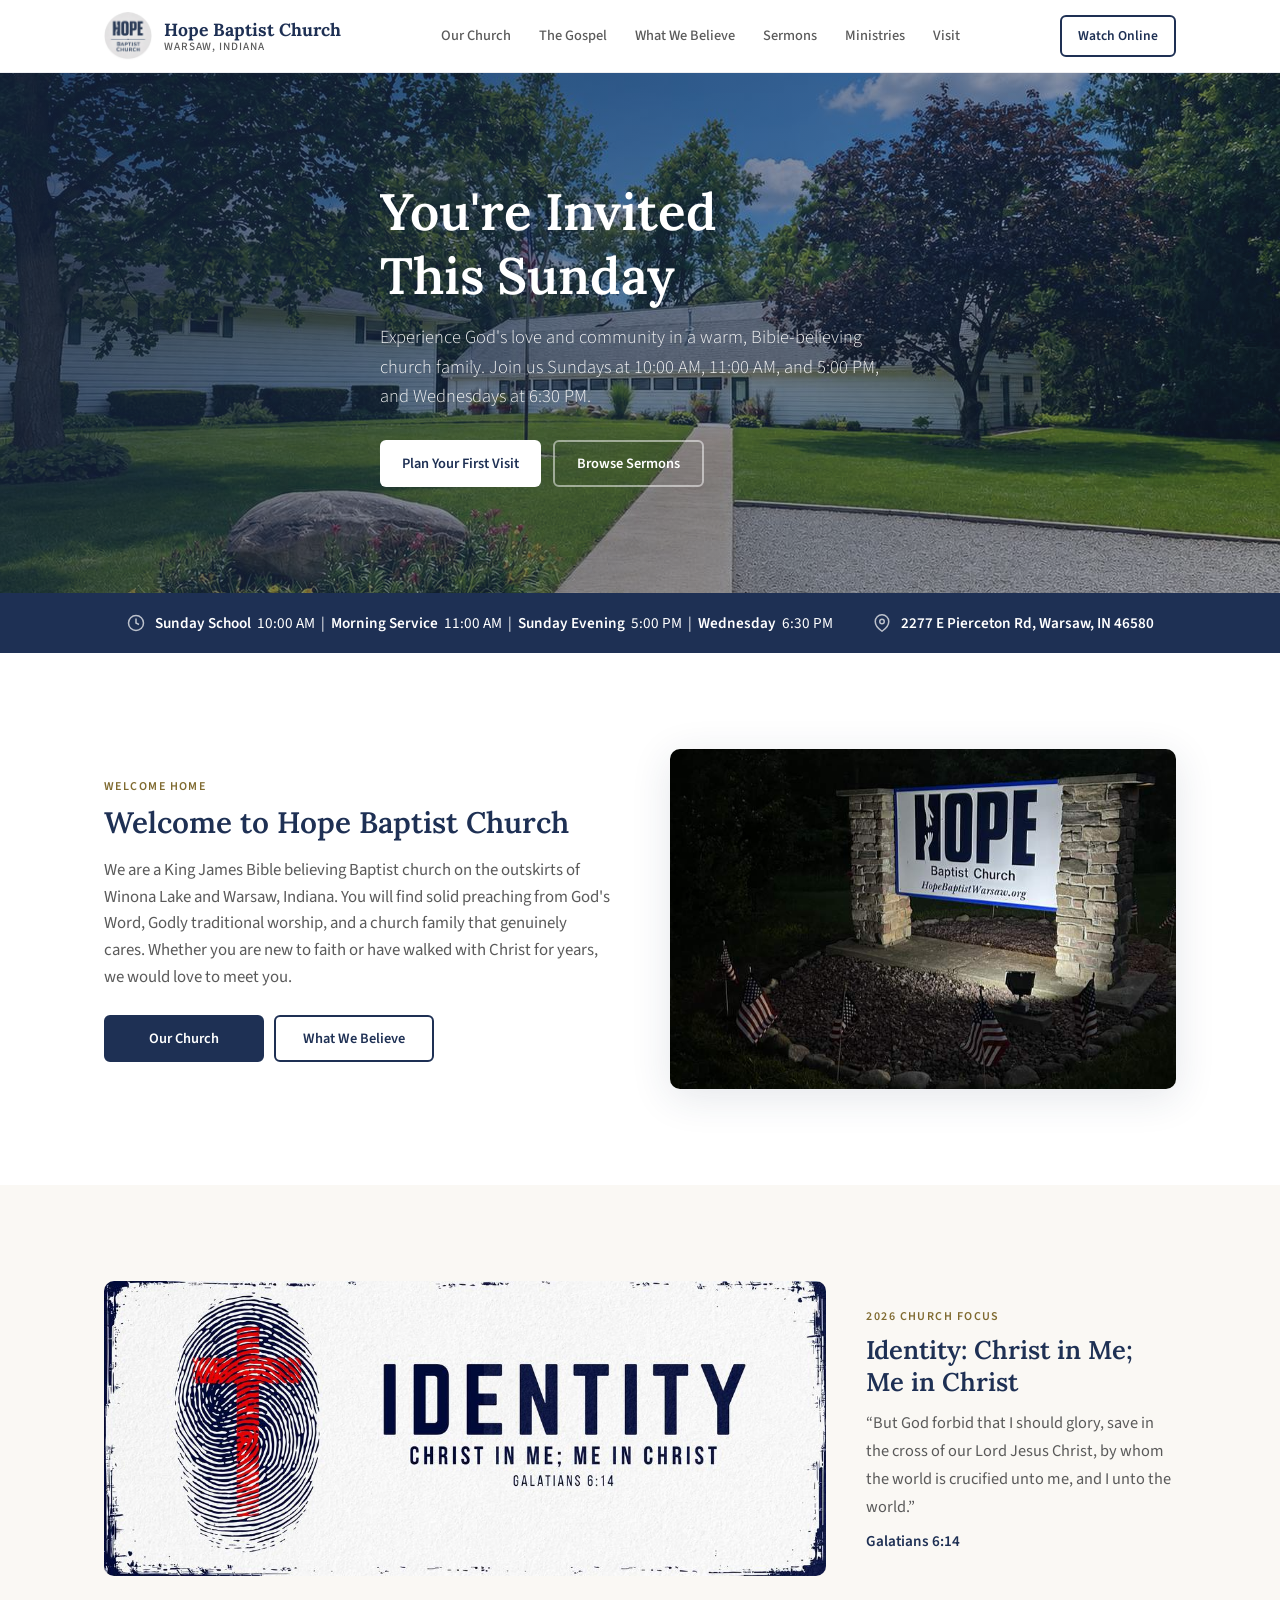
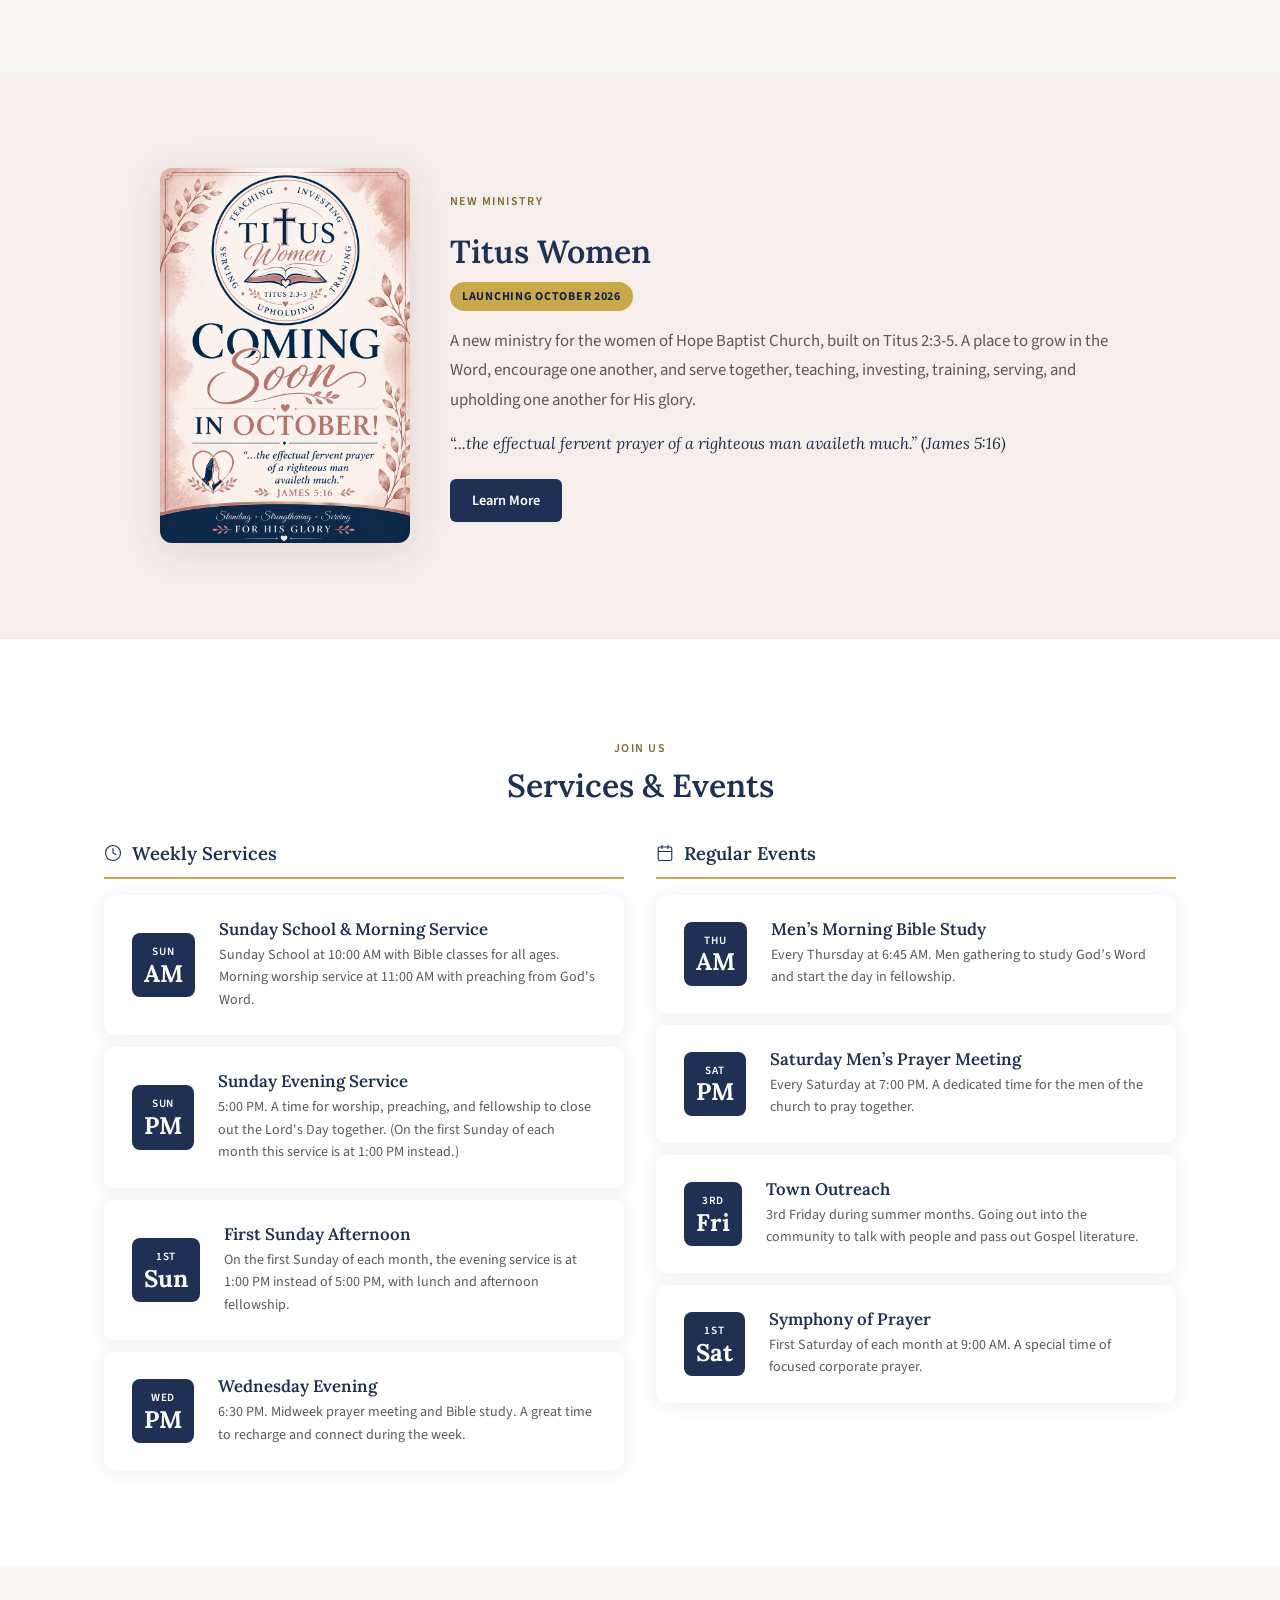
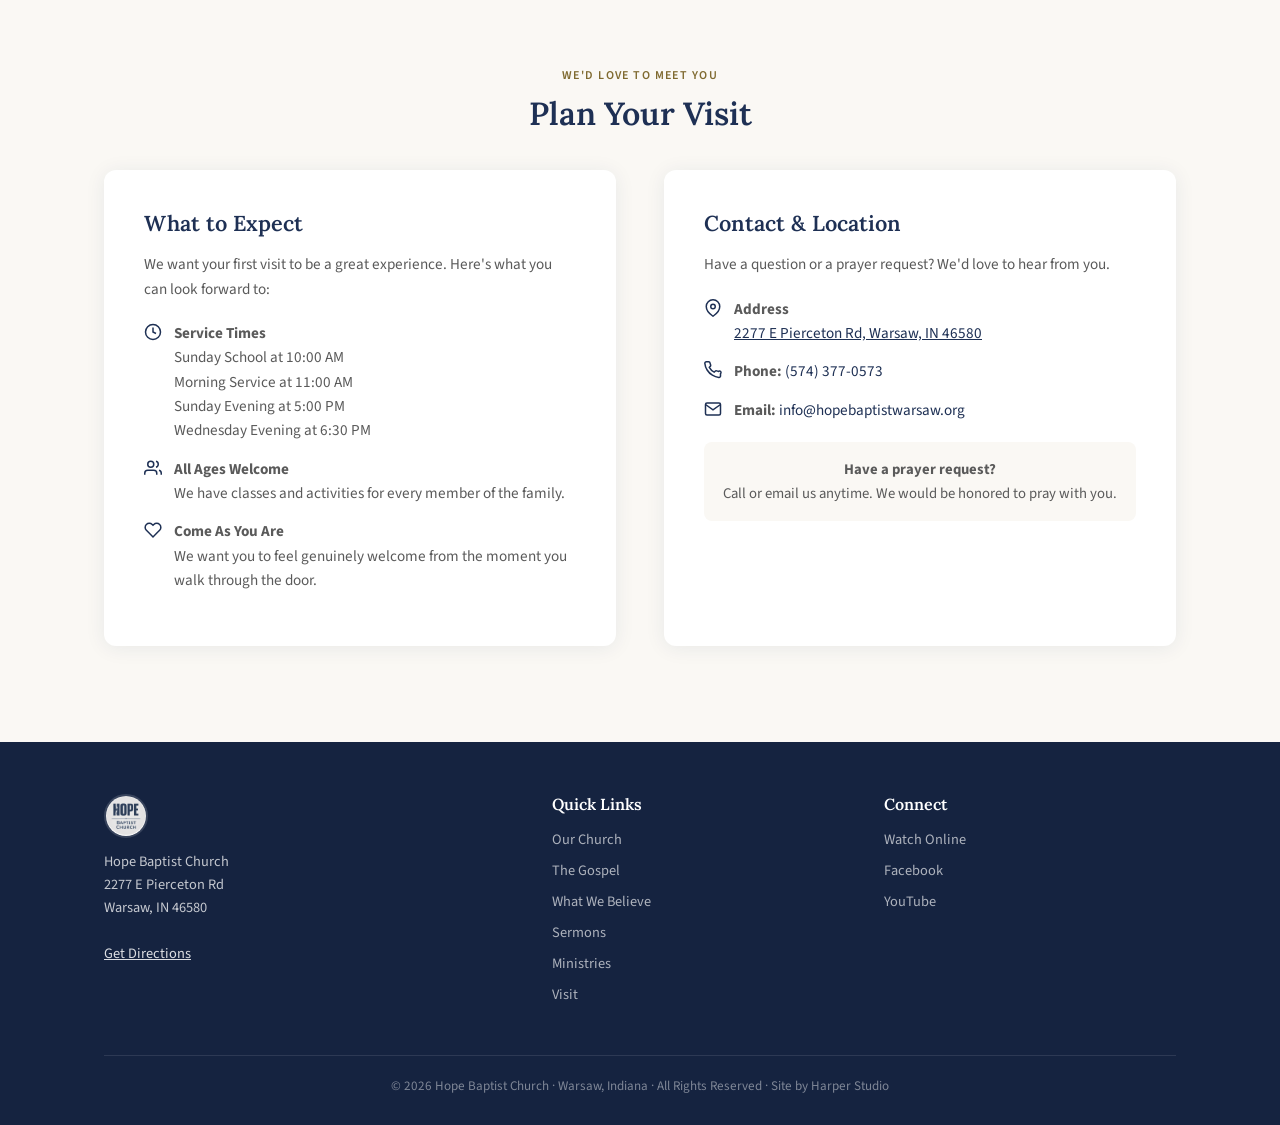
==== index.html @ 23d98a8b "Point Watch Live at the on-site player and fix the Live Now heading The Live Now heading was set to " ====
<!DOCTYPE html>
<html lang="en">
<head>
<meta charset="UTF-8">
<meta name="viewport" content="width=device-width, initial-scale=1.0">
<meta name="color-scheme" content="light">
<meta name="supported-color-schemes" content="light">
<link rel="icon" href="favicon.ico?v=1" sizes="any">
<link rel="icon" type="image/png" href="img/favicon-32.png?v=1">
<link rel="apple-touch-icon" href="apple-touch-icon.png?v=1">
<title>Hope Baptist Church | Warsaw, Indiana</title>
<meta name="description" content="A King James Bible believing Baptist church near Winona Lake and Warsaw, Indiana. Sunday 10 AM, 11 AM, and 5 PM. Wednesday 6:30 PM.">
<link rel="canonical" href="https://hopebaptistwarsaw.org/">
<meta name="geo.region" content="US-IN">
<meta name="geo.placename" content="Warsaw, Indiana">
<meta property="og:type" content="website">
<meta property="og:title" content="Hope Baptist Church | Warsaw, Indiana">
<meta property="og:description" content="A King James Bible believing Baptist church near Winona Lake and Warsaw, Indiana. Sunday 10 AM, 11 AM, and 5 PM. Wednesday 6:30 PM.">
<meta property="og:url" content="https://hopebaptistwarsaw.org/">
<meta property="og:image" content="https://hopebaptistwarsaw.org/img/church-building.jpg">
<meta property="og:site_name" content="Hope Baptist Church">
<meta name="twitter:card" content="summary_large_image">
<link rel="preconnect" href="https://fonts.googleapis.com">
<link href="https://fonts.googleapis.com/css2?family=Lora:ital,wght@0,400;0,600;0,700;1,400&family=Source+Sans+3:wght@300;400;500;600;700&display=swap" rel="stylesheet">
<link rel="stylesheet" href="style.css?v=16">
<script type="application/ld+json">
{
  "@context": "https://schema.org",
  "@type": "Church",
  "name": "Hope Baptist Church",
  "description": "A King James Bible believing Baptist church on the outskirts of Winona Lake and Warsaw, Indiana.",
  "url": "https://hopebaptistwarsaw.org/",
  "logo": "https://hopebaptistwarsaw.org/img/logo.jpg",
  "image": "https://hopebaptistwarsaw.org/img/church-building.jpg",
  "telephone": "+1-574-377-0573",
  "email": "info@hopebaptistwarsaw.org",
  "address": {
    "@type": "PostalAddress",
    "streetAddress": "2277 E Pierceton Rd",
    "addressLocality": "Warsaw",
    "addressRegion": "IN",
    "postalCode": "46580",
    "addressCountry": "US"
  },
  "areaServed": "Warsaw and Winona Lake, Indiana",
  "sameAs": [
    "https://www.facebook.com/profile.php?id=61586909768207",
    "https://www.youtube.com/@hopebaptistchurchwarsaw"
  ]
}
</script>
<!-- Google tag (gtag.js) -->
<script async src="https://www.googletagmanager.com/gtag/js?id=G-4V3LJ5EJ5T"></script>
<script>
  window.dataLayer = window.dataLayer || [];
  function gtag(){dataLayer.push(arguments);}
  gtag('js', new Date());
  gtag('config', 'G-4V3LJ5EJ5T');
</script>
</head>
<body>
<a class="skip-link" href="#main">Skip to content</a>
<!-- ═══ HEADER ═══ -->
<header class="site-header" id="siteHeader">
  <div class="header-inner">
    <a href="index.html" class="header-logo">
      <img src="img/logo.jpg" width="400" height="400" alt="Hope Baptist Church Logo">
      <div class="header-logo-text">Hope Baptist Church<span>Warsaw, Indiana</span></div>
    </a>
    <nav class="main-nav">
      <a href="our-church.html">Our Church</a>
      <a href="gospel.html">The Gospel</a>
      <a href="beliefs.html">What We Believe</a>
      <a href="sermons.html">Sermons</a>
      <a href="ministries.html">Ministries</a>
      <a href="#visit">Visit</a>
    </nav>
    <div class="header-ctas">
      <a href="#" class="btn btn-outline btn-sm watch-online">Watch Online</a>
    </div>
    <button class="mobile-toggle" onclick="openMobileNav()" aria-label="Open menu">
      <svg fill="none" stroke="currentColor" stroke-width="2" viewBox="0 0 24 24"><path d="M4 6h16M4 12h16M4 18h16"/></svg>
    </button>
  </div>
</header>

<main id="main">
<!-- mobile nav -->
<div class="mobile-nav" id="mobileNav">
  <button class="mobile-nav-close" onclick="closeMobileNav()" aria-label="Close menu">
    <svg fill="none" stroke="currentColor" stroke-width="2" viewBox="0 0 24 24"><path d="M6 6l12 12M6 18L18 6"/></svg>
  </button>
  <a href="our-church.html">Our Church</a>
  <a href="gospel.html">The Gospel</a>
  <a href="beliefs.html">What We Believe</a>
  <a href="sermons.html">Sermons</a>
  <a href="ministries.html">Ministries</a>
  <a href="#visit">Visit</a>
  <div class="mobile-nav-ctas">
    <a href="#" class="mobile-watch-btn watch-online">Watch Online</a>
  </div>
</div>

<!-- ═══ HERO ═══ -->
<section class="hero">
 <div class="hero-bg"></div>
 <div class="hero-content">
 <h1>You're Invited<br>This Sunday</h1>
 <p>Experience God's love and community in a warm, Bible-believing church family. Join us Sundays at 10:00 AM, 11:00 AM, and 5:00 PM, and Wednesdays at 6:30 PM.</p>
 <div class="hero-buttons">
 <a href="#visit" class="btn btn-white">Plan Your First Visit</a>
 <a href="sermons.html" data-offline-href="sermons.html" class="btn btn-outline watch-online" style="color:#fff;border-color:rgba(255,255,255,0.5);">Browse Sermons</a>
 </div>
 </div>
</section>

<!-- ═══ SERVICE STRIP ═══ -->
<div class="service-strip">
 <div class="service-strip-inner container">
 <div class="service-strip-item">
 <svg fill="none" stroke="currentColor" stroke-width="2" viewBox="0 0 24 24"><circle cx="12" cy="12" r="10"/><path d="M12 6v6l4 2"/></svg>
 <span><strong>Sunday School</strong>&nbsp; 10:00 AM &nbsp;|&nbsp; <strong>Morning Service</strong>&nbsp; 11:00 AM &nbsp;|&nbsp; <strong>Sunday Evening</strong>&nbsp; 5:00 PM &nbsp;|&nbsp; <strong>Wednesday</strong>&nbsp; 6:30 PM</span>
 </div>
 <div class="service-strip-item">
 <svg fill="none" stroke="currentColor" stroke-width="2" viewBox="0 0 24 24"><path d="M21 10c0 7-9 13-9 13s-9-6-9-13a9 9 0 1118 0z"/><circle cx="12" cy="10" r="3"/></svg>
 <a href="https://maps.app.goo.gl/dWw3AADZCu6NSRm28" target="_blank" style="color:inherit;text-decoration:none;"><strong>2277 E Pierceton Rd, Warsaw, IN 46580</strong></a>
 </div>
 </div>
</div>

<!-- ═══ WELCOME / MISSION ═══ -->
<section class="section" id="about">
 <div class="container">
 <div class="welcome-grid fade-up">
 <div class="welcome-text">
 <span class="section-label">Welcome Home</span>
 <h2>Welcome to Hope Baptist Church</h2>
 <p>We are a King James Bible believing Baptist church on the outskirts of Winona Lake and Warsaw, Indiana. You will find solid preaching from God's Word, Godly traditional worship, and a church family that genuinely cares. Whether you are new to faith or have walked with Christ for years, we would love to meet you.</p>
 <div style="display:flex;gap:10px;margin-top:8px;flex-wrap:wrap;">
          <a href="our-church.html" class="btn btn-primary" style="min-width:160px;border:2px solid var(--navy);">Our Church</a>
          <a href="beliefs.html" class="btn btn-outline" style="min-width:160px;">What We Believe</a>
        </div>
 </div>
 <div class="welcome-image">
 <img src="img/church-sign.jpg" width="700" height="664" alt="Hope Baptist Church sign along the road">
 </div>
 </div>
 </div>
</section>



<!-- ═══ 2026 FOCUS ═══ -->
<section class="section section-alt">
  <div class="container">
    <div class="identity-grid fade-up">
      <div class="identity-image">
        <img src="img/identity-banner.jpg" width="1100" height="448" alt="Identity: Christ in Me, Me in Christ. Galatians 6:14. 2026 Church Focus">
      </div>
      <div class="identity-text">
        <span class="section-label">2026 Church Focus</span>
        <h2 style="font-size:1.6rem; color:var(--navy); margin-bottom:12px;">Identity: Christ in Me; Me in Christ</h2>
        <p style="color:var(--text-light); font-size:1.02rem; line-height:1.7;">&ldquo;But God forbid that I should glory, save in the cross of our Lord Jesus Christ, by whom the world is crucified unto me, and I unto the world.&rdquo;</p>
        <p style="color:var(--navy); font-weight:600; font-size:0.95rem; margin-top:8px;">Galatians 6:14</p>
      </div>
    </div>
  </div>
</section>

<!-- ═══ NEW MINISTRY: TITUS WOMEN ═══ -->
<section class="section titus-section">
  <div class="container">
    <div class="titus-highlight fade-up">
      <div class="titus-highlight-img">
        <a href="ministries-women.html"><img src="img/titus-women.jpg" width="800" height="1200" alt="Titus Women ministry, launching October 2026"></a>
      </div>
      <div class="titus-highlight-text">
        <span class="section-label">New Ministry</span>
        <h2>Titus Women</h2>
        <span class="min-launch">Launching October 2026</span>
        <p class="lead" style="margin-top:16px;">A new ministry for the women of Hope Baptist Church, built on Titus 2:3-5. A place to grow in the Word, encourage one another, and serve together, teaching, investing, training, serving, and upholding one another for His glory.</p>
        <p class="titus-highlight-verse">&ldquo;...the effectual fervent prayer of a righteous man availeth much.&rdquo; (James 5:16)</p>
        <a href="ministries-women.html" class="btn btn-primary">Learn More</a>
      </div>
    </div>
  </div>
</section>

<!-- ═══ EVENTS ═══ -->
<section class="section" id="events">
 <div class="container">
 <div class="section-header fade-up">
 <span class="section-label">Join Us</span>
 <h2>Services &amp; Events</h2>
 </div>
 <div class="events-two-col fade-up">

 <div class="events-col">
 <h3 class="events-col-title">
 <svg width="18" height="18" viewBox="0 0 24 24" fill="none" stroke="var(--navy)" stroke-width="1.5" stroke-linecap="round" stroke-linejoin="round" style="flex-shrink:0;"><circle cx="12" cy="12" r="10"/><path d="M12 6v6l4 2"/></svg>
 Weekly Services
 </h3>
 <div class="event-item">
 <div class="event-date">
 <div class="event-date-month">Sun</div>
 <div class="event-date-day">AM</div>
 </div>
 <div class="event-info">
 <h4>Sunday School &amp; Morning Service</h4>
 <p>Sunday School at 10:00 AM with Bible classes for all ages. Morning worship service at 11:00 AM with preaching from God's Word.</p>
 </div>
 </div>
 <div class="event-item">
 <div class="event-date">
 <div class="event-date-month">Sun</div>
 <div class="event-date-day">PM</div>
 </div>
 <div class="event-info">
 <h4>Sunday Evening Service</h4>
 <p>5:00 PM. A time for worship, preaching, and fellowship to close out the Lord's Day together. (On the first Sunday of each month this service is at 1:00 PM instead.)</p>
 </div>
 </div>
 <div class="event-item">
 <div class="event-date">
 <div class="event-date-month">1st</div>
 <div class="event-date-day">Sun</div>
 </div>
 <div class="event-info">
 <h4>First Sunday Afternoon</h4>
 <p>On the first Sunday of each month, the evening service is at 1:00 PM instead of 5:00 PM, with lunch and afternoon fellowship.</p>
 </div>
 </div>
 <div class="event-item">
 <div class="event-date">
 <div class="event-date-month">Wed</div>
 <div class="event-date-day">PM</div>
 </div>
 <div class="event-info">
 <h4>Wednesday Evening</h4>
 <p>6:30 PM. Midweek prayer meeting and Bible study. A great time to recharge and connect during the week.</p>
 </div>
 </div>
 </div>

 <div class="events-col">
 <h3 class="events-col-title">
 <svg width="18" height="18" viewBox="0 0 24 24" fill="none" stroke="var(--navy)" stroke-width="1.5" stroke-linecap="round" stroke-linejoin="round" style="flex-shrink:0;"><rect x="3" y="4" width="18" height="18" rx="2"/><line x1="16" y1="2" x2="16" y2="6"/><line x1="8" y1="2" x2="8" y2="6"/><line x1="3" y1="10" x2="21" y2="10"/></svg>
 Regular Events
 </h3>
 <div class="event-item">
 <div class="event-date">
 <div class="event-date-month">Thu</div>
 <div class="event-date-day">AM</div>
 </div>
 <div class="event-info">
 <h4>Men&rsquo;s Morning Bible Study</h4>
 <p>Every Thursday at 6:45 AM. Men gathering to study God&rsquo;s Word and start the day in fellowship.</p>
 </div>
 </div>
 <div class="event-item">
 <div class="event-date">
 <div class="event-date-month">Sat</div>
 <div class="event-date-day">PM</div>
 </div>
 <div class="event-info">
 <h4>Saturday Men&rsquo;s Prayer Meeting</h4>
 <p>Every Saturday at 7:00 PM. A dedicated time for the men of the church to pray together.</p>
 </div>
 </div>
 <div class="event-item">
 <div class="event-date">
 <div class="event-date-month">3rd</div>
 <div class="event-date-day">Fri</div>
 </div>
 <div class="event-info">
 <h4>Town Outreach</h4>
 <p>3rd Friday during summer months. Going out into the community to talk with people and pass out Gospel literature.</p>
 </div>
 </div>
 <div class="event-item">
 <div class="event-date">
 <div class="event-date-month">1st</div>
 <div class="event-date-day">Sat</div>
 </div>
 <div class="event-info">
 <h4>Symphony of Prayer</h4>
 <p>First Saturday of each month at 9:00 AM. A special time of focused corporate prayer.</p>
 </div>
 </div>
 </div>

 </div>
 </div>
</section>

<!-- ═══ PLAN YOUR VISIT / CONTACT ═══ -->
<section class="section section-alt" id="visit">
 <div class="container">
 <div class="section-header fade-up">
 <span class="section-label">We'd Love to Meet You</span>
 <h2>Plan Your Visit</h2>
 </div>
 <div class="visit-grid fade-up" id="contact">
 <div class="visit-box">
 <h3>What to Expect</h3>
 <p>We want your first visit to be a great experience. Here's what you can look forward to:</p>
 <div class="visit-detail">
 <svg fill="none" stroke="currentColor" stroke-width="2" viewBox="0 0 24 24"><circle cx="12" cy="12" r="10"/><path d="M12 6v6l4 2"/></svg>
 <div>
 <strong>Service Times</strong><br>
 Sunday School at 10:00 AM<br>
 Morning Service at 11:00 AM<br>
 Sunday Evening at 5:00 PM<br>
 Wednesday Evening at 6:30 PM
 </div>
 </div>
 <div class="visit-detail">
 <svg fill="none" stroke="currentColor" stroke-width="2" viewBox="0 0 24 24"><path d="M17 21v-2a4 4 0 00-4-4H5a4 4 0 00-4 4v2"/><circle cx="9" cy="7" r="4"/><path d="M23 21v-2a4 4 0 00-3-3.87M16 3.13a4 4 0 010 7.75"/></svg>
 <div>
 <strong>All Ages Welcome</strong><br>
 We have classes and activities for every member of the family.
 </div>
 </div>
 <div class="visit-detail">
 <svg fill="none" stroke="currentColor" stroke-width="2" viewBox="0 0 24 24"><path d="M20.84 4.61a5.5 5.5 0 00-7.78 0L12 5.67l-1.06-1.06a5.5 5.5 0 00-7.78 7.78l1.06 1.06L12 21.23l7.78-7.78 1.06-1.06a5.5 5.5 0 000-7.78z"/></svg>
 <div>
 <strong>Come As You Are</strong><br>
 We want you to feel genuinely welcome from the moment you walk through the door.
 </div>
 </div>
 </div>

 <div class="visit-box">
 <h3>Contact &amp; Location</h3>
 <p>Have a question or a prayer request? We'd love to hear from you.</p>
 <div class="visit-detail">
 <svg fill="none" stroke="currentColor" stroke-width="2" viewBox="0 0 24 24"><path d="M21 10c0 7-9 13-9 13s-9-6-9-13a9 9 0 1118 0z"/><circle cx="12" cy="10" r="3"/></svg>
 <div>
 <strong>Address</strong><br>
 <a href="https://maps.app.goo.gl/dWw3AADZCu6NSRm28" target="_blank" style="color:var(--navy);text-decoration:underline;">2277 E Pierceton Rd, Warsaw, IN 46580</a>
 </div>
 </div>
 <div class="visit-detail">
 <svg fill="none" stroke="currentColor" stroke-width="2" viewBox="0 0 24 24"><path d="M22 16.92v3a2 2 0 01-2.18 2 19.86 19.86 0 01-8.63-3.07A19.5 19.5 0 014.18 12 19.86 19.86 0 011.11 3.18 2 2 0 013.11 1h3a2 2 0 012 1.72c.13.81.36 1.6.68 2.34a2 2 0 01-.45 2.11L7.09 8.43a16 16 0 006.48 6.48l1.27-1.27a2 2 0 012.11-.45c.74.32 1.53.55 2.34.68A2 2 0 0122 16.92z"/></svg>
 <span><strong>Phone:</strong> <a href="tel:5743770573" style="color:var(--navy);">(574) 377-0573</a></span>
 </div>
 <div class="visit-detail">
 <svg fill="none" stroke="currentColor" stroke-width="2" viewBox="0 0 24 24"><path d="M4 4h16c1.1 0 2 .9 2 2v12c0 1.1-.9 2-2 2H4c-1.1 0-2-.9-2-2V6c0-1.1.9-2 2-2z"/><path d="M22 6l-10 7L2 6"/></svg>
 <span><strong>Email:</strong> <a href="mailto:info@hopebaptistwarsaw.org" style="color:var(--navy);">info@hopebaptistwarsaw.org</a></span>
 </div>
 <p style="margin-top: 20px; font-size: 0.92rem; padding: 16px; background: var(--cream); border-radius: 8px; text-align: center;">
 <strong>Have a prayer request?</strong><br>
 Call or email us anytime. We would be honored to pray with you.
 </p>
 </div>
 </div>
 </div>
</section>

<!-- ═══ FOOTER ═══ -->
</main>

<footer class="site-footer">
  <div class="container">
    <div class="footer-grid">
      <div class="footer-brand">
        <img src="img/logo.jpg" width="400" height="400" alt="Hope Baptist Church" style="border: 2px solid rgba(255,255,255,0.15);">
        <p>Hope Baptist Church<br>2277 E Pierceton Rd<br>Warsaw, IN 46580<br><br><a href="https://maps.app.goo.gl/dWw3AADZCu6NSRm28" target="_blank" style="color:rgba(255,255,255,0.85);text-decoration:underline;">Get Directions</a></p>
      </div>
      <div class="footer-col">
        <h3>Quick Links</h3>
        <a href="our-church.html">Our Church</a>
        <a href="gospel.html">The Gospel</a>
        <a href="beliefs.html">What We Believe</a>
        <a href="sermons.html">Sermons</a>
        <a href="ministries.html">Ministries</a>
        <a href="#visit">Visit</a>
      </div>
      <div class="footer-col">
        <h4>Connect</h4>
        <a href="#" class="watch-online">Watch Online</a>
        <a href="https://www.facebook.com/profile.php?id=61586909768207" target="_blank">Facebook</a>
        <a href="https://www.youtube.com/@hopebaptistchurchwarsaw" target="_blank" rel="noopener">YouTube</a>
      </div>
    </div>
    <div class="footer-bottom">
      &copy; 2026 Hope Baptist Church &middot; Warsaw, Indiana &middot; All Rights Reserved &middot; Site by <a href="https://harperstudio.co/" target="_blank" rel="noopener">Harper Studio</a>
    </div>
  </div>
</footer>

<!-- ═══ COMING SOON MODAL ═══ -->
<div id="comingSoonModal" style="
 display:none; position:fixed; inset:0; z-index:999;
 background:rgba(21,35,64,0.6); backdrop-filter:blur(4px);
 align-items:center; justify-content:center;
 padding:24px;
" onclick="if(event.target===this)this.style.display='none'">
 <div style="
 background:#faf8f4; border-radius:14px; padding:48px 40px;
 max-width:440px; width:100%; text-align:center;
 box-shadow:0 12px 48px rgba(21,35,64,0.25);
 position:relative;
 ">
 <button onclick="document.getElementById('comingSoonModal').style.display='none'" style="
 position:absolute; top:14px; right:14px;
 background:none; border:none; cursor:pointer;
 color:#5a5a5a; font-size:1.4rem; line-height:1;
 ">&times;</button>
 <img src="img/logo.jpg" width="400" height="400" alt="Hope Baptist Church" style="
 height:64px; width:64px; border-radius:50%;
 margin:0 auto 20px; display:block;
 ">
 <h2 style="
 font-family:'Lora',serif; font-size:1.6rem;
 color:#1e3054; margin-bottom:8px;
 ">Coming Soon</h2>
 <p style="
 color:#5a5a5a; font-size:1rem; line-height:1.6;
 margin-bottom:20px; max-width:340px; margin-left:auto; margin-right:auto;
 ">We're working on this. In the meantime, feel free to reach out. We'd love to hear from you.</p>
 <div style="font-size:0.95rem; color:#5a5a5a; margin-bottom:24px; line-height:1.8;">
 <strong>Phone:</strong> <a href="tel:5743770573" style="color:#1e3054;font-weight:600;">(574) 377-0573</a><br>
 <strong>Email:</strong> <a href="mailto:info@hopebaptistwarsaw.org" style="color:#1e3054;font-weight:600;">info@hopebaptistwarsaw.org</a>
 </div>
 <button onclick="document.getElementById('comingSoonModal').style.display='none'" style="
 display:inline-flex; align-items:center; justify-content:center;
 padding:12px 32px; border-radius:6px;
 background:#1e3054; color:#fff; border:none;
 font-family:'Source Sans 3',sans-serif; font-weight:600; font-size:0.95rem;
 cursor:pointer; transition:background 0.25s;
 " onmouseover="this.style.background='#2a4270'" onmouseout="this.style.background='#1e3054'">Got It</button>
 </div>
</div>

<script src="main.js?v=9"></script>
</body>
</html>
---- style.css ----
:root {
  color-scheme: light only !important;
}
html, body {
  background-color: #ffffff !important;
  color: #2d2d2d !important;
}
@media (prefers-color-scheme: dark) {
  html, body {
    background-color: #ffffff !important;
    color: #2d2d2d !important;
  }
  .section { background-color: #ffffff !important; }
  .section-alt { background-color: #faf8f4 !important; }
  .belief-section, .gospel-section, .visit-box, .event-item, .form-card {
    background-color: #ffffff !important;
  }
  /* Form controls invert hardest of all on iOS. Pin them explicitly. */
  .form-group input, .form-group textarea, .form-group select {
    background-color: #ffffff !important;
    color: #2d2d2d !important;
    border-color: #d4d4d4 !important;
  }
  .check-item input { accent-color: #1e3054 !important; }
  .form-todo { background-color: #fdf6e3 !important; }
  .form-aside { background-color: #faf8f4 !important; }
  /* Meant to stay dark. See gotcha 1: the overrides above use !important. */
  .belief-group-title { background-color: #1e3054 !important; color: #ffffff !important; }
}

*, *::before, *::after { margin: 0; padding: 0; box-sizing: border-box; }

:root {
 --navy: #1e3054;
 --navy-dark: #152340;
 --navy-light: #2a4270;
 --gold: #c9a84c;
 --gold-light: #dfc578;
 /* Accessible gold for TEXT on light grounds. --gold itself is 2.29:1 on white,
    2.15:1 on cream and 2.00:1 on the Titus pink, all under the 4.5:1 WCAG AA
    minimum. This clears all three (5.24 / 4.94 / 4.58). Use --gold for fills,
    rules, icons and anything on navy; use --gold-ink for small text on light. */
 --gold-ink: #7f6a30;
 --cream: #faf8f4;
 --warm-gray: #f2efea;
 --text: #2d2d2d;
 --text-light: #5a5a5a;
 --white: #ffffff;
 --shadow: 0 2px 20px rgba(30,48,84,0.08);
 --shadow-lg: 0 8px 40px rgba(30,48,84,0.12);
}

html { scroll-behavior: smooth; }

body {
 font-family: 'Source Sans 3', 'Segoe UI', sans-serif;
 color: var(--text);
 background: var(--white);
 line-height: 1.6;
 -webkit-font-smoothing: antialiased;
}

h1, h2, h3, h4 { font-family: 'Lora', Georgia, serif; font-weight: 600; line-height: 1.25; }

img { max-width: 100%; height: auto; display: block; }

a { text-decoration: none; color: inherit; }

.container { max-width: 1120px; margin: 0 auto; padding: 0 24px; }

/* ─── HEADER ─── */
.site-header {
 position: sticky; top: 0; z-index: 100;
 background: var(--white);
 border-bottom: 1px solid rgba(30,48,84,0.08);
 transition: box-shadow 0.3s;
}
.site-header.scrolled { box-shadow: var(--shadow); }

.header-inner {
 display: flex; align-items: center; justify-content: space-between;
 max-width: 1120px; margin: 0 auto; padding: 12px 24px;
}

.header-logo { display: flex; align-items: center; gap: 12px; }
.header-logo img { height: 48px; width: 48px; border-radius: 50%; object-fit: cover; }
.header-logo-text { font-family: 'Lora', serif; font-weight: 700; font-size: 1.1rem; color: var(--navy); line-height: 1.2; }
.header-logo-text span { display: block; font-size: 0.7rem; font-family: 'Source Sans 3', sans-serif; font-weight: 500; letter-spacing: 0.08em; text-transform: uppercase; color: var(--text-light); }

.main-nav { display: flex; align-items: center; gap: 28px; }
.main-nav a { font-size: 0.9rem; font-weight: 500; color: var(--text-light); transition: color 0.2s; white-space: nowrap; }
.main-nav a:hover { color: var(--navy); }

.header-ctas { display: flex; gap: 10px; }

.btn {
 display: inline-flex; align-items: center; justify-content: center;
 padding: 10px 22px; border-radius: 6px;
 font-family: 'Source Sans 3', sans-serif; font-weight: 600; font-size: 0.9rem;
 transition: all 0.25s; cursor: pointer; border: none;
}
.btn-primary { background: var(--navy); color: var(--white); }
.btn-primary:hover { background: var(--navy-light); transform: translateY(-1px); box-shadow: var(--shadow); }
.btn-outline { background: transparent; color: var(--navy); border: 2px solid var(--navy); }
.btn-outline:hover { background: var(--navy); color: var(--white); }
.btn-gold { background: var(--gold); color: var(--white); }
.btn-gold:hover { background: var(--gold-light); color: var(--navy-dark); }
.btn-white { background: var(--white); color: var(--navy); }
.btn-white:hover { background: var(--cream); }
.btn-sm { padding: 8px 16px; font-size: 0.85rem; }

.mobile-toggle { display: none; background: none; border: none; cursor: pointer; padding: 4px; }
.mobile-toggle svg { width: 28px; height: 28px; color: var(--navy); }

/* ─── HERO ─── */
.hero {
 position: relative; min-height: 520px;
 display: flex; align-items: center;
 overflow: hidden;
}
.hero-bg {
 position: absolute; inset: 0;
 background: url('img/church-building.jpg') center/cover no-repeat;
}
.hero-bg::after {
 content: ''; position: absolute; inset: 0;
 background: linear-gradient(135deg, rgba(21,35,64,0.78) 0%, rgba(30,48,84,0.55) 50%, rgba(30,48,84,0.35) 100%);
}
.hero-content {
 position: relative; z-index: 2;
 max-width: 1120px; margin: 0 auto; padding: 80px 24px;
 color: var(--white);
}
.hero h1 { font-size: clamp(2.2rem, 5vw, 3.2rem); margin-bottom: 16px; }
.hero p { font-size: 1.15rem; max-width: 520px; margin-bottom: 28px; opacity: 0.92; font-weight: 300; }
.hero-buttons { display: flex; gap: 12px; flex-wrap: wrap; }

/* ─── SERVICE STRIP ─── */
.service-strip {
 background: var(--navy);
 color: var(--white);
 padding: 18px 0;
}
.service-strip-inner {
 display: flex; align-items: center; justify-content: center;
 gap: 40px; flex-wrap: wrap; text-align: center;
}
.service-strip-item { display: flex; align-items: center; gap: 10px; font-size: 0.95rem; }
.service-strip-item svg { width: 18px; height: 18px; opacity: 0.7; flex-shrink: 0; }
.service-strip-item strong { font-weight: 600; }

/* ─── SECTIONS ─── */
.section { padding: 96px 0; }
.section-alt { background: var(--cream); }
.section-navy { background: var(--navy); color: var(--white); }

.section-header { text-align: center; margin-bottom: 36px; }
.section-header h2 { font-size: 2rem; color: var(--navy); margin-bottom: 12px; }
.section-navy .section-header h2 { color: var(--white); }
.section-header p { font-size: 1.05rem; color: var(--text-light); max-width: 560px; margin: 0 auto; }
.section-navy .section-header p { color: rgba(255,255,255,0.75); }
.section-label {
 display: inline-block; font-size: 0.75rem; font-weight: 600;
 letter-spacing: 0.12em; text-transform: uppercase;
 /* --gold-ink, not --gold: see the token definition at the top for the ratios. */
 color: var(--gold-ink); margin-bottom: 8px;
}

/* ─── WELCOME / MISSION ─── */
.welcome-grid {
 display: grid; grid-template-columns: 1fr 1fr; gap: 60px; align-items: center;
}
.welcome-text {
  display: flex; flex-direction: column;
}
.welcome-text h2 { font-size: 1.85rem; color: var(--navy); margin-bottom: 16px; }
.welcome-text p { margin-bottom: 16px; color: var(--text-light); font-size: 1.05rem; }
.welcome-text .btn { margin-top: auto; align-self: flex-start; }
.welcome-image { border-radius: 10px; overflow: hidden; box-shadow: var(--shadow-lg); }
.welcome-image img { width: 100%; height: 100%; max-height: 340px; object-fit: cover; }

/* ─── SERMON ─── */
.sermon-card {
 display: grid; grid-template-columns: 1fr 1fr; gap: 0;
 background: var(--white); border-radius: 12px; overflow: hidden;
 box-shadow: var(--shadow-lg); max-width: 800px; margin: 0 auto;
}
.sermon-card-image { background: var(--navy-dark); display: flex; align-items: center; justify-content: center; min-height: 260px; padding: 40px; }
.sermon-play-icon {
 width: 72px; height: 72px; border-radius: 50%;
 background: rgba(255,255,255,0.15); border: 2px solid rgba(255,255,255,0.4);
 display: flex; align-items: center; justify-content: center;
 transition: all 0.3s; cursor: pointer;
}
.sermon-play-icon:hover { background: rgba(255,255,255,0.25); transform: scale(1.08); }
.sermon-play-icon svg { width: 28px; height: 28px; color: var(--white); margin-left: 4px; }
.sermon-card-content { padding: 40px; display: flex; flex-direction: column; justify-content: center; }
.sermon-series { font-size: 0.8rem; font-weight: 600; text-transform: uppercase; letter-spacing: 0.1em; color: var(--gold-ink); margin-bottom: 8px; }
.sermon-card-content h3 { font-size: 1.5rem; color: var(--navy); margin-bottom: 10px; }
.sermon-card-content p { color: var(--text-light); margin-bottom: 20px; font-size: 0.95rem; }

/* ─── EVENTS ─── */
.events-list { display: flex; flex-direction: column; gap: 16px; max-width: 700px; margin: 0 auto; }
.event-item {
 display: flex; align-items: center; gap: 24px;
 background: var(--white); padding: 24px 28px; border-radius: 10px;
 box-shadow: var(--shadow); transition: transform 0.2s, box-shadow 0.2s;
}
.event-item:hover { transform: translateY(-2px); box-shadow: var(--shadow-lg); }
.event-date {
 text-align: center; min-width: 56px; flex-shrink: 0;
 padding: 10px 12px; border-radius: 8px;
 background: var(--navy); color: var(--white);
}
.event-date-month { font-size: 0.7rem; font-weight: 600; text-transform: uppercase; letter-spacing: 0.08em; }
.event-date-day { font-size: 1.5rem; font-weight: 700; line-height: 1.1; font-family: 'Lora', serif; }
.event-info h4 { font-size: 1.05rem; color: var(--navy); margin-bottom: 4px; }
.event-info p { font-size: 0.88rem; color: var(--text-light); }

/* ─── PASTOR ─── */
.pastor-grid {
 display: grid; grid-template-columns: auto 1fr; gap: 48px; align-items: center;
 max-width: 820px; margin: 0 auto;
}
.pastor-photo { width: 280px; flex-shrink: 0; }
.pastor-photo img {
 width: 100%; border-radius: 10px;
 box-shadow: var(--shadow-lg); object-fit: cover;
}
.pastor-text h2 { font-size: 1.7rem; color: var(--navy); margin-bottom: 6px; }
.pastor-role { font-size: 0.9rem; font-weight: 500; color: var(--gold-ink); margin-bottom: 16px; }
.pastor-text p { color: var(--text-light); font-size: 1rem; margin-bottom: 12px; }

/* ─── VISIT / CONTACT ─── */
.visit-grid { display: grid; grid-template-columns: 1fr 1fr; gap: 48px; }
.visit-box {
 background: var(--white); padding: 40px; border-radius: 12px;
 box-shadow: var(--shadow);
}
.visit-box h3 { font-size: 1.35rem; color: var(--navy); margin-bottom: 16px; }
.visit-box p { color: var(--text-light); margin-bottom: 20px; font-size: 0.95rem; }
.visit-detail { display: flex; align-items: flex-start; gap: 12px; margin-bottom: 14px; color: var(--text-light); font-size: 0.95rem; }
.visit-detail svg { width: 18px; height: 18px; color: var(--navy); flex-shrink: 0; margin-top: 2px; }

.form-group { margin-bottom: 14px; }
.form-group label { display: block; font-size: 0.85rem; font-weight: 500; color: var(--text); margin-bottom: 5px; }
.form-group input, .form-group textarea, .form-group select {
 width: 100%; padding: 10px 14px;
 border: 1px solid #d4d4d4; border-radius: 6px;
 font-family: 'Source Sans 3', sans-serif; font-size: 0.95rem;
 transition: border-color 0.2s;
}
.form-group input:focus, .form-group textarea:focus {
 outline: none; border-color: var(--navy);
}
.form-group textarea { resize: vertical; min-height: 90px; }
.form-row { display: grid; grid-template-columns: 1fr 1fr; gap: 12px; }

/* ─── CONNECTION CARD FORM (connect.html) ─── */
.form-card {
 background: var(--white); padding: 40px; border-radius: 12px;
 box-shadow: var(--shadow); margin-bottom: 28px;
}
.form-fieldset { border: 0; margin: 0 0 30px; padding: 0; }
.form-legend {
 font-family: 'Lora', Georgia, serif; font-size: 1.25rem; font-weight: 600;
 color: var(--navy); line-height: 1.3; margin-bottom: 6px; padding: 0;
}
.form-hint { font-size: 0.9rem; color: var(--text-light); margin-bottom: 14px; }
.form-legend + .form-group { margin-top: 12px; }
.form-row-3 { display: grid; grid-template-columns: 2fr 1fr 1fr; gap: 12px; }
.form-required { color: var(--gold-ink); font-weight: 600; }

.check-list { display: grid; gap: 12px; }
.check-item {
 display: flex; align-items: flex-start; gap: 11px;
 font-size: 0.95rem; color: var(--text); line-height: 1.45;
 cursor: pointer; padding: 4px 0;
}
.check-item input {
 width: 19px; height: 19px; margin: 1px 0 0; flex-shrink: 0;
 accent-color: var(--navy); cursor: pointer;
}

/* Setup guard. Visible while the Formspree ID is still the placeholder, so an
   unconfigured form can never sit there quietly dropping submissions. */
.form-todo {
 background: #fdf6e3; border-left: 4px solid var(--gold);
 padding: 16px 20px; border-radius: 8px; margin-bottom: 26px;
 font-size: 0.92rem; line-height: 1.55;
}
.form-todo p + p { margin-top: 8px; }
.form-todo strong { color: var(--navy); }
.form-todo code {
 background: rgba(30,48,84,0.09); padding: 1px 6px; border-radius: 4px;
 font-family: ui-monospace, Menlo, Consolas, monospace; font-size: 0.88em;
}

.form-privacy { font-size: 0.88rem; color: var(--text-light); margin-top: 18px; }
.form-aside {
 background: var(--cream); border-radius: 12px; padding: 24px 28px;
 font-size: 0.95rem; color: var(--text-light);
}
.form-aside strong { color: var(--navy); }
.form-aside p + p { margin-top: 6px; }
.form-aside a { color: var(--navy); font-weight: 600; text-decoration: underline; }
.form-verse {
 text-align: center; font-family: 'Lora', Georgia, serif; font-style: italic;
 color: var(--text-light); font-size: 0.95rem; margin-top: 28px;
}

/* Label kept for screen readers where the legend already carries the question. */
.sr-only {
 position: absolute; width: 1px; height: 1px; padding: 0; margin: -1px;
 overflow: hidden; clip: rect(0 0 0 0); white-space: nowrap; border: 0;
}

@media (max-width: 640px) {
 .form-card { padding: 26px 20px; }
 .form-row, .form-row-3 { grid-template-columns: 1fr; gap: 0; }
 .form-legend { font-size: 1.15rem; }
 .form-aside { padding: 20px 22px; }
 /* 16px minimum stops iOS Safari zooming the page on field focus. */
 .form-group input, .form-group textarea, .form-group select { font-size: 16px; }
}

/* ─── FOOTER ─── */
.site-footer {
 background: var(--navy-dark); color: rgba(255,255,255,0.75);
 padding: 52px 0 28px;
}
.footer-grid { display: grid; grid-template-columns: 1.4fr 1fr 1fr; gap: 40px; margin-bottom: 40px; }
.footer-brand img { height: 44px; width: 44px; border-radius: 50%; margin-bottom: 12px; }
.footer-brand p { font-size: 0.9rem; line-height: 1.6; max-width: 300px; }
.footer-col h3, .footer-col h4 { font-family: 'Lora', serif; font-weight: 600; color: var(--white); font-size: 1rem; margin-bottom: 14px; }
.footer-col a { display: block; font-size: 0.9rem; color: rgba(255,255,255,0.65); margin-bottom: 8px; transition: color 0.2s; }
.footer-col a:hover { color: var(--white); }
.footer-bottom {
 border-top: 1px solid rgba(255,255,255,0.1);
 padding-top: 20px; font-size: 0.82rem; text-align: center;
 color: rgba(255,255,255,0.45);
}

/* --------------------------------------------------------------------------
   Footer columns fold on a phone (2026-09-14).
   Measured at 390px wide, the footer ran 980px: more than a screen of links
   below the address. Quick Links and Connect fold behind their own headings,
   which brings it to about 530px.

   The breakpoint is 900px because that is where .footer-grid already collapses
   to one column, so the fold is scoped to exactly the widths where the footer
   is a single stack. It is not a number chosen to look tidy.

   The brand block never folds. The address and Get Directions are what someone
   scrolls to a church footer for, and they are a few lines rather than a list.

   Everything here is scoped to .footer-accordion-ready, a class main.js adds at
   run time rather than one written into the eight pages. A footer whose script
   never loaded therefore renders exactly as it did before: every link visible,
   every toggle hidden.

   Closed panels set visibility:hidden as well as a zero grid row. The zero row
   collapses the height; visibility is what actually takes the links out of the
   tab order and out of the way of taps, the way display:none used to.
   -------------------------------------------------------------------------- */
.footer-col-toggle { display: none; }

@media (max-width: 900px) {
  /* No grid gap and no heading margin: each folded row carries its own top
     rule, so a gap would leave dead space above every rule and the rows would
     read as floating bars rather than one list. */
  .footer-accordion-ready .footer-grid { gap: 0; margin-bottom: 0; }
  .footer-accordion-ready .footer-brand { margin-bottom: 26px; }
  .footer-accordion-ready .footer-col h3,
  .footer-accordion-ready .footer-col h4 { margin-bottom: 0; }
  .footer-accordion-ready .footer-col-label { display: none; }

  .footer-accordion-ready .footer-col-toggle {
    display: flex; align-items: center; justify-content: space-between; gap: 16px;
    width: 100%; min-height: 48px; padding: 12px 0;
    background: none; border: 0; border-top: 1px solid rgba(255,255,255,0.13);
    color: var(--white); font-family: 'Lora', serif; font-weight: 600;
    font-size: 1rem; text-align: left; cursor: pointer;
  }
  .footer-accordion-ready .footer-col-toggle svg {
    flex: 0 0 auto; transition: transform 0.24s cubic-bezier(0.4, 0, 0.6, 1);
  }
  .footer-accordion-ready .footer-col.open .footer-col-toggle svg { transform: rotate(180deg); }

  .footer-accordion-ready .footer-col-panel {
    display: grid; grid-template-rows: 0fr;
    transition: grid-template-rows 0.32s cubic-bezier(0.4, 0, 0.6, 1);
  }
  .footer-accordion-ready .footer-col-panel > div {
    overflow: hidden; min-height: 0;
    visibility: hidden; transition: visibility 0.32s step-end;
  }
  .footer-accordion-ready .footer-col.open .footer-col-panel { grid-template-rows: 1fr; }
  .footer-accordion-ready .footer-col.open .footer-col-panel > div {
    visibility: visible; transition: visibility 0s;
  }
  /* the last link keeps the breathing room, so a closed panel is a true zero */
  .footer-accordion-ready .footer-col-panel a:last-child { margin-bottom: 14px; }
}

@media (max-width: 900px) and (prefers-reduced-motion: reduce) {
  .footer-accordion-ready .footer-col-panel,
  .footer-accordion-ready .footer-col-panel > div,
  .footer-accordion-ready .footer-col-toggle svg { transition: none; }
}



/* ─── IDENTITY BANNER ─── */
.identity-banner {
 max-width: 100%;
 overflow: hidden;
 background: var(--cream);
}
.identity-banner img {
 width: 100%;
 max-height: 400px;
 object-fit: contain;
 display: block;
 margin: 0 auto;
}


/* ─── IDENTITY GRID ─── */
.identity-grid {
  display: grid;
  grid-template-columns: 7fr 3fr;
  gap: 40px;
  align-items: center;
}
.identity-image img {
  width: 100%;
  border-radius: 10px;
  object-fit: contain;
}
.identity-text {
  padding: 16px 0;
}

/* ─── GALLERY ─── */
.gallery-grid {
 display: grid;
 grid-template-columns: 1fr 1fr;
 gap: 16px;
}
.gallery-item {
 border-radius: 10px;
 overflow: hidden;
 position: relative;
 box-shadow: var(--shadow);
}
.gallery-item img {
 width: 100%;
 height: 260px;
 object-fit: cover;
 transition: transform 0.4s ease;
}
.gallery-item:hover img { transform: scale(1.03); }
.gallery-wide { grid-column: span 2; }
.gallery-wide img { height: 320px; }
.gallery-caption {
 position: absolute; bottom: 0; left: 0; right: 0;
 background: linear-gradient(transparent, rgba(21,35,64,0.75));
 color: var(--white); padding: 24px 20px 14px;
 font-size: 0.9rem; font-weight: 500;
}



/* ─── PAGE HERO (BELIEFS) ─── */
.page-hero {
 background: linear-gradient(135deg, var(--navy-dark) 0%, var(--navy) 50%, var(--navy-light) 100%);
 color: var(--white);
 padding: 64px 0 52px;
 text-align: center;
 position: relative;
 overflow: hidden;
}
.page-hero::before {
 content: '';
 position: absolute; inset: 0;
 background: radial-gradient(ellipse at 20% 80%, rgba(201,168,76,0.1) 0%, transparent 60%),
 radial-gradient(ellipse at 80% 20%, rgba(255,255,255,0.05) 0%, transparent 50%);
}
.page-hero::after {
 content: '\201C';
 position: absolute; top: -20px; left: 50%; transform: translateX(-50%);
 font-family: 'Lora', serif; font-size: 18rem; color: rgba(255,255,255,0.03);
 line-height: 1; pointer-events: none;
}
.page-hero h1 { font-size: clamp(2.2rem, 4.5vw, 3rem); margin-bottom: 14px; position: relative; }
.page-hero p { font-size: 1.15rem; opacity: 0.85; max-width: 560px; margin: 0 auto; font-weight: 300; position: relative; }
.page-hero .verse-ref {
 display: inline-block; margin-top: 20px; position: relative;
 font-size: 0.85rem; font-weight: 500; letter-spacing: 0.08em;
 text-transform: uppercase; color: var(--gold); opacity: 0.9;
}


.belief-section[id], .belief-group[id] {
 scroll-margin-top: 160px;
}
@media (max-width: 900px) {
 /* The jump nav un-sticks on phones. Thirteen pills wrap to six rows at 375px,
    which with the sticky header ate 41% of the screen before any doctrine was
    visible. It stays put at the top of the page instead, and `scroll-margin-top`
    below is 80px to match the header alone, not the header plus this nav.

    This rule used to sit nested INSIDE the `.belief-section[id]` block, where the
    browser parsed it as `& .beliefs-nav`, a descendant of a belief section. The nav
    is not inside a belief section, so it matched nothing and never applied. Keep it
    at the top level of the media query. */
 .beliefs-nav { position: relative !important; top: auto !important; }
 .belief-section[id], .belief-group[id] { scroll-margin-top: 80px; }
}
/* ─── BELIEFS PAGE ─── */
.beliefs-nav {
 background: var(--white);
 border-bottom: 1px solid rgba(30,48,84,0.08);
 padding: 14px 0;
 position: sticky; top: 73px; z-index: 50;
 box-shadow: 0 2px 12px rgba(30,48,84,0.04);
}
.beliefs-nav-inner {
 display: flex; gap: 6px; flex-wrap: wrap; justify-content: center;
}
.beliefs-nav a {
 font-size: 0.8rem; font-weight: 500; color: var(--text-light);
 padding: 6px 14px; border-radius: 20px;
 transition: all 0.25s; border: 1px solid transparent;
 white-space: nowrap;
}
.beliefs-nav a:hover { background: var(--navy); color: var(--white); border-color: var(--navy); }

.beliefs-content {
 max-width: 780px; margin: 0 auto;
 padding: 48px 24px 80px;
 background: var(--cream);
}

.belief-section {
 margin-bottom: 32px;
 padding: 32px 36px;
 border-radius: 12px;
 border: 1px solid rgba(30,48,84,0.06);
 background: var(--white);
 box-shadow: 0 1px 8px rgba(30,48,84,0.04);
 transition: box-shadow 0.3s, transform 0.3s;
}
.belief-section:hover {
 box-shadow: 0 4px 20px rgba(30,48,84,0.08);
 transform: translateY(-2px);
}
.belief-section:last-child { margin-bottom: 0; }

.belief-heading {
 display: flex; align-items: center; gap: 14px;
 margin-bottom: 16px;
 padding-bottom: 14px;
 border-bottom: 2px solid var(--gold);
}

.belief-icon {
 display: inline-flex; align-items: center; justify-content: center;
 width: 42px; height: 42px; border-radius: 10px;
 background: var(--navy);
 flex-shrink: 0;
}
.belief-icon svg {
 width: 22px; height: 22px;
}

/* h3, not h2: the four .belief-group-title headings above are the h2s, so the outline
   runs h1 page > h2 group > h3 doctrine. Sizing is unchanged from when these were h2s. */
.belief-section h3 {
 font-size: 1.45rem; color: var(--navy); margin: 0;
}

/* ─── BELIEF GROUPS ───
   Four headings over thirteen sections. This is what lets the jump nav be four pills
   instead of thirteen, which is what lets it stay sticky on a phone without eating the
   screen. Adding a fifth group means adding a fifth pill, so keep the labels short. */
/* The group title is a filled navy band, not a larger version of the doctrine heading.
   Two earlier attempts failed because both headings spoke the same vocabulary: navy
   Lora 600 with a gold rule. Size alone could never separate them, because each
   doctrine heading also carries a 42px filled navy icon square, so at 1.28x the group
   title still lost on visual weight. A solid band is a different kind of object, so the
   page reads as four chapters rather than thirteen cards with bigger text every so
   often. Keep it categorically different from .belief-heading, not merely bigger. */
.belief-group { margin-bottom: 0; }
.belief-group + .belief-group { margin-top: 56px; }

.belief-group-title {
 background: var(--navy);
 color: var(--white);
 font-size: 1.3rem; font-weight: 600;
 text-align: center;
 padding: 18px 28px;
 border-radius: 10px;
 margin: 0 0 26px;
 box-shadow: var(--shadow);
}
/* Gold on navy, so --gold not --gold-ink: this is a fill, and the token comment at the
   top says --gold is for fills and for anything sitting on navy. */
.belief-group-title::after {
 content: ''; display: block;
 width: 48px; height: 3px; border-radius: 2px;
 background: var(--gold);
 margin: 12px auto 0;
}
@media (max-width: 640px) {
 /* The band carries the hierarchy on its own here, so the doctrine heading only needs
    to come down for the 303px-wide card it sits in, not to get out of the way. */
 .belief-group-title { font-size: 1.15rem; padding: 15px 20px; margin-bottom: 22px; }
 .belief-section h3 { font-size: 1.2rem; }
 .belief-group + .belief-group { margin-top: 44px; }
}

.belief-section p {
 color: var(--text-light); font-size: 1.02rem; margin-bottom: 12px; line-height: 1.75;
}

.belief-section .scripture {
 display: inline-block;
 background: linear-gradient(135deg, var(--cream) 0%, #eee9df 100%);
 color: var(--navy);
 font-size: 0.82rem; font-weight: 600;
 padding: 5px 14px; border-radius: 20px;
 margin-top: 4px; margin-right: 6px; margin-bottom: 4px;
 font-style: italic;
 border: 1px solid rgba(30,48,84,0.08);
 transition: all 0.2s;
}
.belief-section .scripture:hover {
 background: var(--navy); color: var(--white);
 border-color: var(--navy);
}

/* Static label pill. Looks like .scripture but is NOT interactive: no hover
   change and no pointer cursor. Use for lists that are not clickable (ministry
   focus areas, materials produced). Only .scripture (which expands a verse on
   tap) should react to hover. */
.tag {
 display: inline-block;
 background: linear-gradient(135deg, var(--cream) 0%, #eee9df 100%);
 color: var(--navy);
 font-size: 0.82rem; font-weight: 600;
 padding: 5px 12px; border-radius: 20px;
 font-style: italic;
 border: 1px solid rgba(30,48,84,0.08);
 cursor: default;
}


.verse-expanded {
 display: block;
 margin: 8px 0;
 padding: 12px 16px;
 background: var(--cream);
 border-left: 3px solid var(--gold);
 border-radius: 0 6px 6px 0;
 font-size: 0.92rem;
 line-height: 1.65;
 color: var(--text);
 font-style: italic;
 animation: verseSlide 0.2s ease;
}
.verse-active {
 background: var(--navy) !important;
 color: var(--white) !important;
 border-color: var(--navy) !important;
}
@keyframes verseSlide {
 from { opacity: 0; transform: translateY(-4px); }
 to { opacity: 1; transform: translateY(0); }
}


/* ─── EVENTS TWO-COL ─── */
.events-two-col {
 display: grid;
 grid-template-columns: 1fr 1fr;
 gap: 32px;
}
.events-col-title {
 font-family: 'Lora', serif;
 font-size: 1.15rem;
 font-weight: 600;
 color: var(--navy);
 margin-bottom: 16px;
 display: flex;
 align-items: center;
 gap: 10px;
 padding-bottom: 12px;
 border-bottom: 2px solid var(--gold);
}
.events-col .event-item {
 margin-bottom: 12px;
}
.events-col .event-item:last-child {
 margin-bottom: 0;
}





.gospel-cta-box {
  background-color: #1e3054 !important;
  color: #ffffff !important;
  border: none;
  text-align: center;
  border-radius: 12px;
  padding: 28px 32px;
  margin-bottom: 20px;
}
.gospel-cta-box p {
  color: rgba(255,255,255,0.9) !important;
}
@media (prefers-color-scheme: dark) {
  .gospel-cta-box {
    background-color: #1e3054 !important;
  }
}


.ministry-gallery {
  display: grid;
  grid-template-columns: 1fr 1fr;
  gap: 14px;
  max-width: 720px;
  margin: 0 auto;
}
.ministry-gallery img {
  width: 100%;
  height: 240px;
  object-fit: cover;
  border-radius: 10px;
  box-shadow: 0 2px 12px rgba(30,48,84,0.08);
}

/* ─── HEADER FIT ───
   Six nav items plus the logo and the Watch Online button stop fitting on one line
   below about 914px, so the nav used to wrap onto a second row between 901 and 914.
   Tighten the gap on the way down, then hand over to the hamburger at 920 rather
   than let it wrap. This is kept separate from the 900px MOBILE block below, which
   restyles the whole page and must not move.

   The threshold tracks the longest nav label. With Visit it is 920. When the
   Connection Card page goes back into the nav, raise both numbers to 980 and 1120,
   which is what they were when that longer label shipped. */
@media (min-width: 921px) and (max-width: 1000px) {
 .main-nav { gap: 20px; }
}
@media (max-width: 920px) {
 .main-nav { display: none; }
 .mobile-toggle { display: block; }
 .header-ctas { display: none; }
}

/* ─── MOBILE ─── */
@media (max-width: 900px) {
 .main-nav { display: none; }
 .mobile-toggle { display: block; }
 .header-ctas { display: none; }
 .welcome-grid, .visit-grid, .pastor-grid, .sermon-card, .footer-grid { grid-template-columns: 1fr; }
 .pastor-photo { width: 100%; max-width: 320px; margin: 0 auto; }
 .sermon-card-image { min-height: 180px; }
 .hero { min-height: 420px; }
 .hero-content { padding: 60px 24px; }
 .section { padding: 56px 0; }
 .service-strip-inner { gap: 20px; flex-direction: column; }
 .gallery-grid { grid-template-columns: 1fr 1fr; gap: 10px; }
  .ministry-gallery img { height: 150px; }
 .gallery-wide { grid-column: span 1; }
 .gallery-wide img, .gallery-item img { height: 160px; }
 .events-two-col { grid-template-columns: 1fr; }
  .identity-grid { grid-template-columns: 1fr; }
  
 #scriptureMinistryPage [style*="grid-template-columns:1fr 1fr"] { grid-template-columns: 1fr !important; }
}

/* mobile nav overlay */
.mobile-nav {
 display: none; position: fixed; inset: 0; z-index: 200;
 background: var(--white);
 flex-direction: column; padding: 80px 32px 40px;
}
.mobile-nav.open { display: flex; }
.mobile-nav a { font-size: 1.2rem; padding: 14px 0; border-bottom: 1px solid var(--warm-gray); color: var(--navy); font-weight: 500; }
.mobile-nav-close {
 position: absolute; top: 16px; right: 20px;
 background: none; border: none; cursor: pointer;
}
.mobile-nav-close svg { width: 32px; height: 32px; color: var(--navy); }
.mobile-nav-ctas { margin-top: 32px; display: flex; gap: 12px; }


.mobile-watch-btn {
  display: inline-flex;
  align-items: center;
  justify-content: center;
  background-color: #1e3054;
  color: #ffffff !important;
  padding: 14px 32px;
  border-radius: 8px;
  font-family: 'Source Sans 3', sans-serif;
  font-weight: 600;
  font-size: 1rem;
  text-decoration: none;
  text-align: center;
  align-self: center;
  min-width: 200px;
  border: none;
}
.mobile-watch-btn:hover {
  background-color: #2a4270;
}
.mobile-nav-ctas { margin-top: 32px; }

/* fade-in on scroll */
.fade-up { opacity: 0; transform: translateY(24px); transition: opacity 0.6s ease, transform 0.6s ease; }
.fade-up.visible { opacity: 1; transform: translateY(0); }

/* ── Live service indicator ── */
.live-dot {
  display: inline-block;
  width: 8px; height: 8px;
  border-radius: 50%;
  background: currentColor;
  margin-right: 7px;
  vertical-align: middle;
  animation: livePulse 1.3s ease-in-out infinite;
}
@keyframes livePulse { 0%, 100% { opacity: 1; } 50% { opacity: 0.3; } }
.btn.watch-online.is-live,
.mobile-watch-btn.is-live {
  background: #c0392b !important;
  border-color: #c0392b !important;
  color: #ffffff !important;
}
.site-footer .watch-online.is-live {
  color: #ff8a80 !important;
  font-weight: 700;
}

/* ── Sermons page (sermons.html) ── namespaced slib- to avoid clashing with
   the homepage .sermon-card. Cards are transparent on the white body, so no
   dark-mode override is needed. */
.slib-wrap { max-width: 1040px; margin: 0 auto; padding: 64px 24px 80px; }
.slib-section { margin-bottom: 64px; }
.slib-section:last-child { margin-bottom: 0; }

/* Consistent section heading (shared by the live and library sections) */
.slib-heading { font-size: 1.9rem; color: var(--navy); text-align: center; margin-bottom: 34px; padding-bottom: 14px; }
.slib-heading::after { content: ''; display: block; width: 54px; height: 3px; background: var(--gold); border-radius: 2px; margin: 14px auto 0; }
/* No display:flex here. .slib-heading centres its text and hangs the gold rule
   underneath as a ::after block. Making this heading a flex container turned that
   ::after into a flex ITEM, so the red rule sat beside "Live Now" instead of under
   it, and the heading lost its centring. The .live-dot is inline-block with its own
   margin, so it needs no flex to sit next to the text. */
.slib-heading-live { color: #c0392b; }
.slib-heading-live::after { background: #c0392b; }

/* Live section (only shown while a service is streaming) */
.slib-live-section .slib-player { max-width: 860px; margin: 0 auto; box-shadow: var(--shadow-lg); }

/* Library grid */
.slib-grid { display: grid; grid-template-columns: repeat(3, minmax(0, 300px)); justify-content: center; gap: 34px 28px; }
.slib-loading { grid-column: 1 / -1; color: var(--text-light); padding: 40px 0; text-align: center; }
.slib-error { grid-column: 1 / -1; text-align: center; color: var(--text-light); padding: 24px; }
.slib-error a { color: var(--navy); text-decoration: underline; }
.slib-card { display: flex; flex-direction: column; }
.slib-thumb { position: relative; display: block; width: 100%; padding: 0; border: none; background: var(--navy-dark); cursor: pointer; border-radius: 12px; overflow: hidden; box-shadow: 0 2px 12px rgba(30,48,84,0.10); transition: box-shadow 0.25s ease, transform 0.25s ease; }
.slib-card:hover .slib-thumb { box-shadow: var(--shadow-lg); transform: translateY(-3px); }
.slib-thumb img { width: 100%; aspect-ratio: 16 / 9; object-fit: cover; display: block; }
.slib-play { position: absolute; top: 50%; left: 50%; transform: translate(-50%, -50%); width: 54px; height: 54px; border-radius: 50%; background: rgba(30,48,84,0.78); display: flex; align-items: center; justify-content: center; transition: background 0.25s ease, transform 0.25s ease; }
.slib-thumb:hover .slib-play { background: var(--gold); transform: translate(-50%, -50%) scale(1.08); }
.slib-play::after { content: ''; border-style: solid; border-width: 9px 0 9px 15px; border-color: transparent transparent transparent #ffffff; margin-left: 4px; }
.slib-meta { padding: 14px 2px 0; }
.slib-title { font-family: 'Lora', Georgia, serif; font-size: 1.02rem; color: var(--navy); font-weight: 600; line-height: 1.35; margin-bottom: 5px; display: -webkit-box; -webkit-line-clamp: 2; -webkit-box-orient: vertical; overflow: hidden; }

/* Video player (shared by live section and grid) */
.slib-player { position: relative; width: 100%; aspect-ratio: 16 / 9; border-radius: 12px; overflow: hidden; background: #000; }
.slib-player iframe { position: absolute; inset: 0; width: 100%; height: 100%; border: 0; }
.slib-player:fullscreen, .slib-player:-webkit-full-screen { width: 100vw; height: 100vh; border-radius: 0; }

/* Actions under the library */
.slib-actions { text-align: center; margin-top: 40px; display: flex; flex-direction: column; align-items: center; gap: 18px; }
.slib-yt-link { color: var(--navy); font-weight: 600; text-decoration: underline; font-size: 0.95rem; }

@media (max-width: 900px) {
  .slib-wrap { padding: 44px 20px 60px; }
  .slib-section { margin-bottom: 48px; }
  .slib-heading { font-size: 1.6rem; }
  .slib-grid { grid-template-columns: repeat(2, minmax(0, 320px)); gap: 26px 20px; }
}
@media (max-width: 560px) {
  .slib-grid { grid-template-columns: minmax(0, 360px); gap: 24px; }
}

/* ── Ministries hub (ministries.html) ── */
.min-wrap { max-width: 960px; margin: 0 auto; padding: 56px 24px 72px; }
.min-grid { display: grid; grid-template-columns: repeat(auto-fit, minmax(300px, 1fr)); gap: 28px; }
.min-card { display: flex; flex-direction: column; background: var(--white); border: 1px solid #ece7dd; border-radius: 14px; overflow: hidden; box-shadow: var(--shadow); transition: transform 0.25s ease, box-shadow 0.25s ease; color: inherit; }
.min-card:hover { transform: translateY(-4px); box-shadow: var(--shadow-lg); }
.min-card-img { position: relative; aspect-ratio: 16 / 10; background: var(--cream); overflow: hidden; }
.min-card-img img { width: 100%; height: 100%; object-fit: cover; display: block; }
/* Logo/emblem tiles sit on their own artwork background so the contained
   square blends into the card instead of being letterboxed. */
.min-card-img.is-logo { background: #f8f0eb; }
.min-card-img.is-logo img { object-fit: contain; }
.min-badge { position: absolute; top: 12px; left: 12px; z-index: 1; background: var(--gold); color: var(--navy-dark); font-size: 0.72rem; font-weight: 700; text-transform: uppercase; letter-spacing: 0.06em; padding: 5px 12px; border-radius: 20px; }
.min-card-body { display: flex; flex-direction: column; flex: 1; padding: 24px 26px 26px; }
.min-card-body h3 { font-size: 1.3rem; color: var(--navy); margin-bottom: 8px; }
.min-card-body p { color: var(--text-light); font-size: 0.98rem; line-height: 1.7; margin-bottom: 18px; flex: 1; }
.min-card-link { color: var(--navy); font-weight: 600; font-size: 0.95rem; }
.min-card-link::after { content: ' \2192'; }
.min-card:hover .min-card-link { color: var(--gold-ink); }
.min-back { display: inline-block; color: var(--navy); font-weight: 600; font-size: 0.9rem; margin-bottom: 20px; }
.min-back:hover { color: var(--gold-ink); }
.min-launch { display: inline-block; background: var(--gold); color: var(--navy-dark); font-size: 0.75rem; font-weight: 700; text-transform: uppercase; letter-spacing: 0.06em; padding: 5px 12px; border-radius: 20px; }

/* Titus Women detail layout (ministries-women.html) */
.titus-detail { display: flex; gap: 28px; align-items: flex-start; }
.titus-detail-img { flex: 0 0 260px; max-width: 260px; }
.titus-detail-img img { width: 100%; border-radius: 12px; box-shadow: var(--shadow); }
.titus-detail-text { flex: 1; min-width: 0; }
/* Keep the five focus tags on one line at desktop; wrap only on small screens. */
.titus-tags { display: flex; flex-wrap: nowrap; gap: 8px; margin-bottom: 18px; }
.titus-tags .tag { flex: 0 0 auto; white-space: nowrap; }
@media (max-width: 700px) {
  .titus-tags { flex-wrap: wrap; justify-content: center; }
  .titus-detail { flex-direction: column; align-items: center; text-align: center; }
  .titus-detail-img { flex-basis: auto; max-width: 260px; }
}

/* Homepage Titus Women highlight (index.html) */
.titus-section { background: #f6eeea; }
.titus-highlight { display: flex; gap: 40px; align-items: center; max-width: 960px; margin: 0 auto; }
.titus-highlight-img { flex: 0 0 250px; max-width: 250px; }
.titus-highlight-img img { width: 100%; border-radius: 12px; box-shadow: var(--shadow-lg); }
.titus-highlight-text { flex: 1; min-width: 0; }
.titus-highlight-text h2 { font-size: 2rem; color: var(--navy); margin: 12px 0 10px; }
.titus-highlight-text p.lead { color: var(--text-light); font-size: 1.05rem; line-height: 1.75; margin-bottom: 16px; }
.titus-highlight-verse { color: var(--navy); font-style: italic; font-family: 'Lora', Georgia, serif; margin-bottom: 22px; }
@media (max-width: 760px) {
  .titus-highlight { flex-direction: column; text-align: center; gap: 24px; }
  .titus-highlight-img { max-width: 220px; }
}
/* ── Compact teaser links (ministries teaser on Our Church) ── */
.teaser-links { display: grid; grid-template-columns: repeat(auto-fit, minmax(280px, 1fr)); gap: 18px; max-width: 800px; margin: 0 auto; }
.teaser-link { display: block; background: var(--white); border: 1px solid #ece7dd; border-radius: 12px; padding: 22px 24px; box-shadow: var(--shadow); transition: transform 0.25s ease, box-shadow 0.25s ease; }
.teaser-link:hover { transform: translateY(-3px); box-shadow: var(--shadow-lg); }
.teaser-link strong { display: block; font-family: 'Lora', Georgia, serif; font-size: 1.1rem; color: var(--navy); margin-bottom: 6px; }
.teaser-link span { display: block; color: var(--text-light); font-size: 0.95rem; line-height: 1.6; }

@media (prefers-color-scheme: dark) {
  .titus-section { background-color: #f6eeea !important; }
  .min-card, .teaser-link { background-color: #ffffff !important; }
}

/* --------------------------------------------------------------------------
   Touch devices: neutralise hover lifts.
   iOS fires :hover on the first tap, so a hover transform stays applied and the
   tap does not reach the link. Colour-only hover states are left alone; they are
   harmless without a pointer.
   -------------------------------------------------------------------------- */
@media (hover: none) {
  .btn-primary:hover { transform: none; }
  .sermon-play-icon:hover { transform: none; }
  .event-item:hover { transform: none; }
  .gallery-item:hover img { transform: none; }
  .belief-section:hover { transform: none; }
  .slib-card:hover .slib-thumb { transform: none; }
  .slib-thumb:hover .slib-play { transform: none; }
  .min-card:hover { transform: none; }
  .teaser-link:hover { transform: none; }
}


/* --------------------------------------------------------------------------
   Footer link tap targets (added 2026-08-06 after a rendered audit).
   Footer links measured 17-36px tall against the 44px minimum that both Apple
   and Google publish, so a fingertip overlapped the neighbouring link. Padding
   only: the text size is unchanged, and this is scoped to phones so desktop
   footer density stays exactly as it was.
   -------------------------------------------------------------------------- */
@media (max-width: 640px) {
  footer .footer-col a, footer .footer-brand a { padding-top: 11px; padding-bottom: 11px; }
}

/* --------------------------------------------------------------------------
   Contact-row tap targets (2026-08-06). Phone, email and address links measured
   21-24px against the 44px minimum. Padding only, phones only; inline-block so
   the padding actually enlarges the hit area rather than being ignored.
   -------------------------------------------------------------------------- */
@media (max-width: 640px) {
  .visit-detail a, .service-strip-item a { display:inline-block; padding-top:10px; padding-bottom:10px; }
}

/* ---------- skip link ----------
   Off-screen until focused, then a real button top-left. Pairs with the
   <main id="main"> landmark: without both, a keyboard or screen-reader user
   cannot bypass the header nav on any page (WCAG 2.1 SC 2.4.1, Level A). */
.skip-link{position:absolute;left:-9999px;top:0;z-index:100;
  background:#1f1d1b;color:#fff;font-weight:600;font-size:15px;
  padding:12px 20px;border-radius:0 0 10px 0;text-decoration:none}
.skip-link:focus{left:0}

/* Visible keyboard focus on every interactive element. Without this the only
   focus indicator is the browser default, which several themes here suppress
   via resets. */
a:focus-visible,button:focus-visible,input:focus-visible,
textarea:focus-visible,select:focus-visible,summary:focus-visible,
[tabindex]:focus-visible{outline:3px solid currentColor;outline-offset:2px}
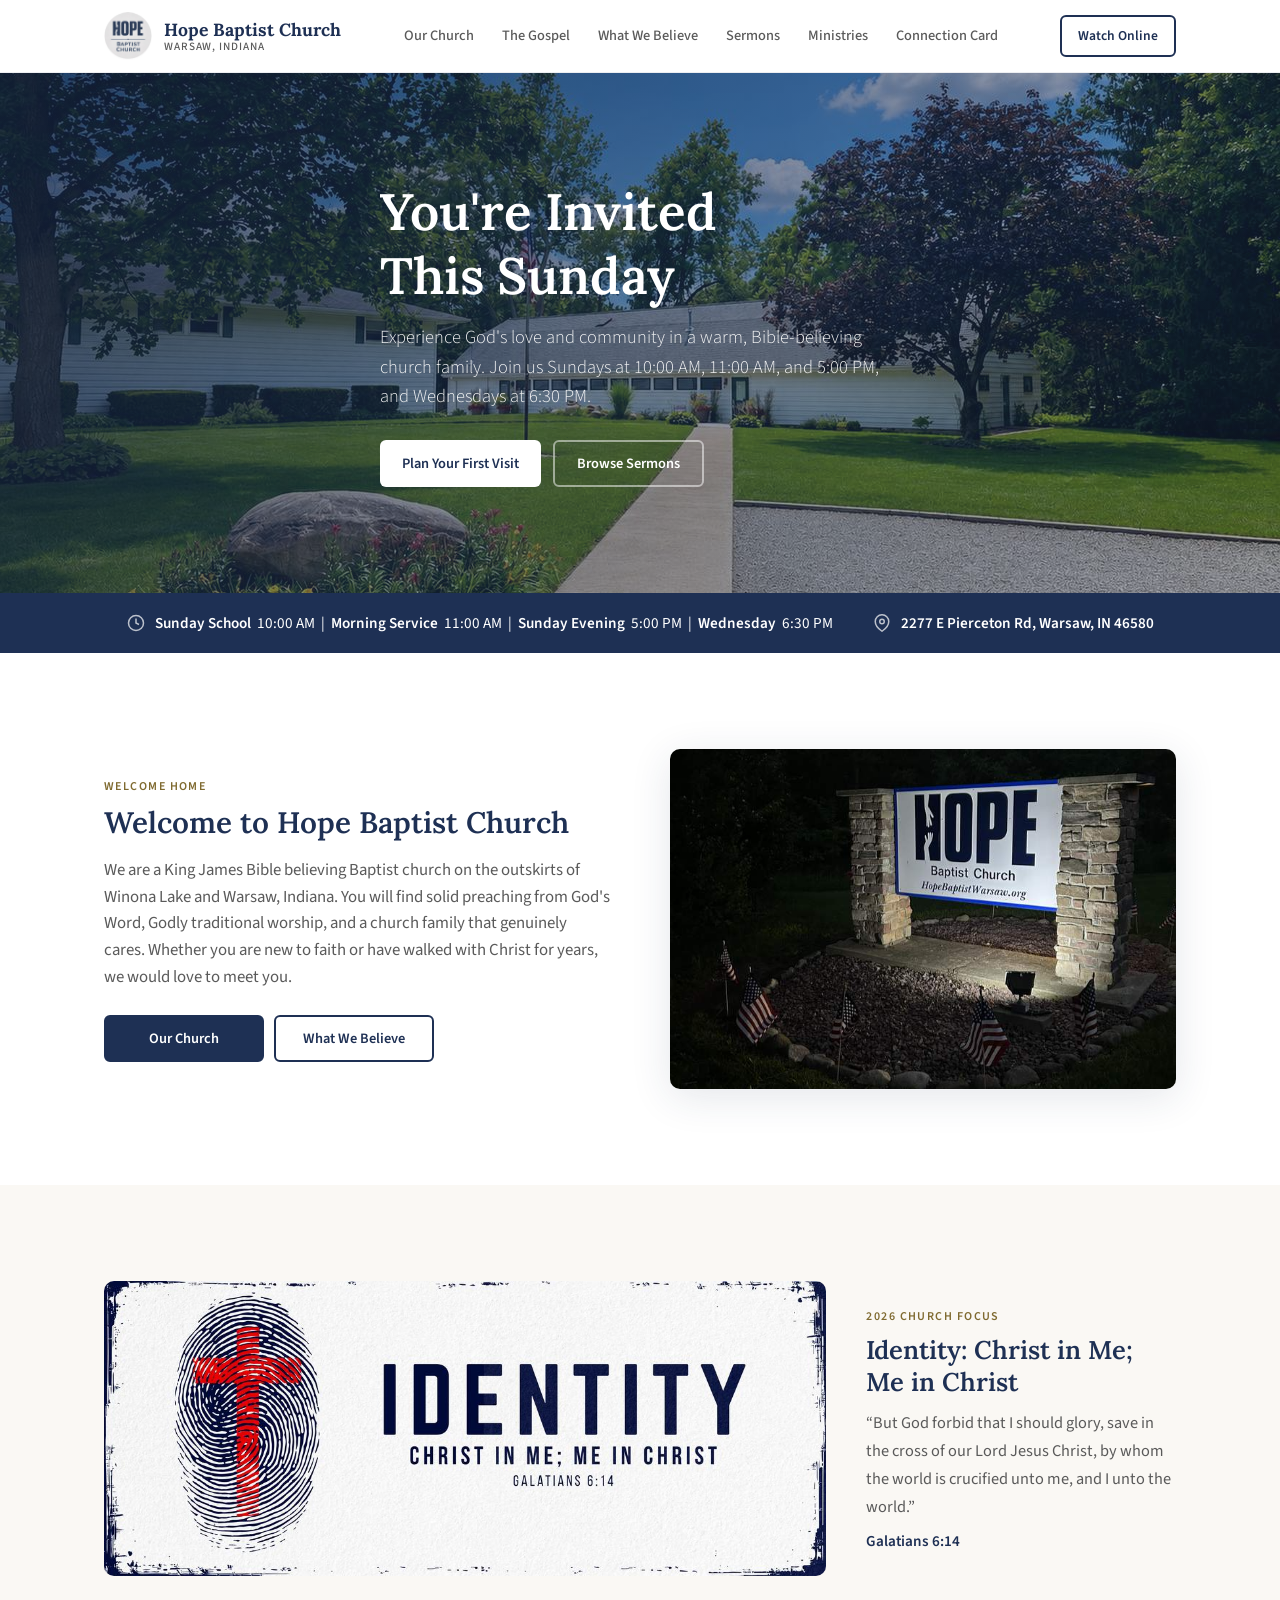
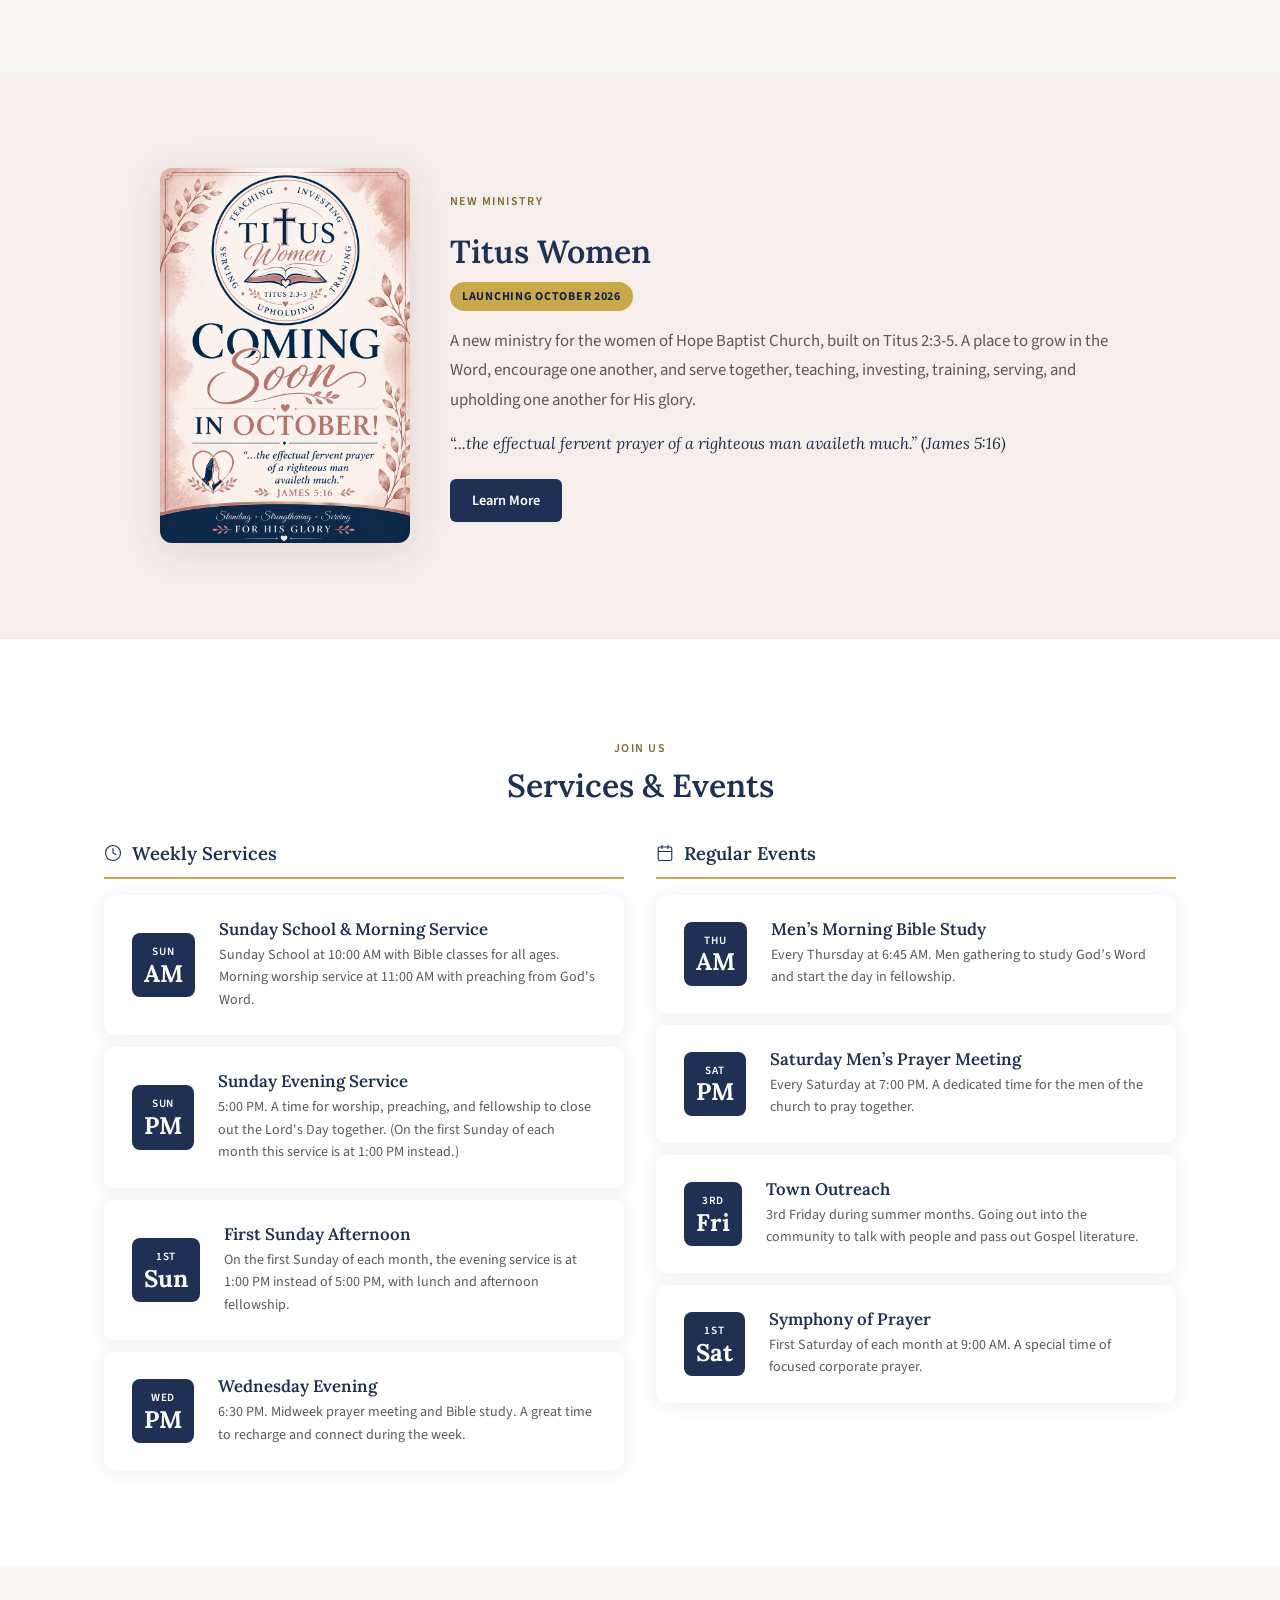
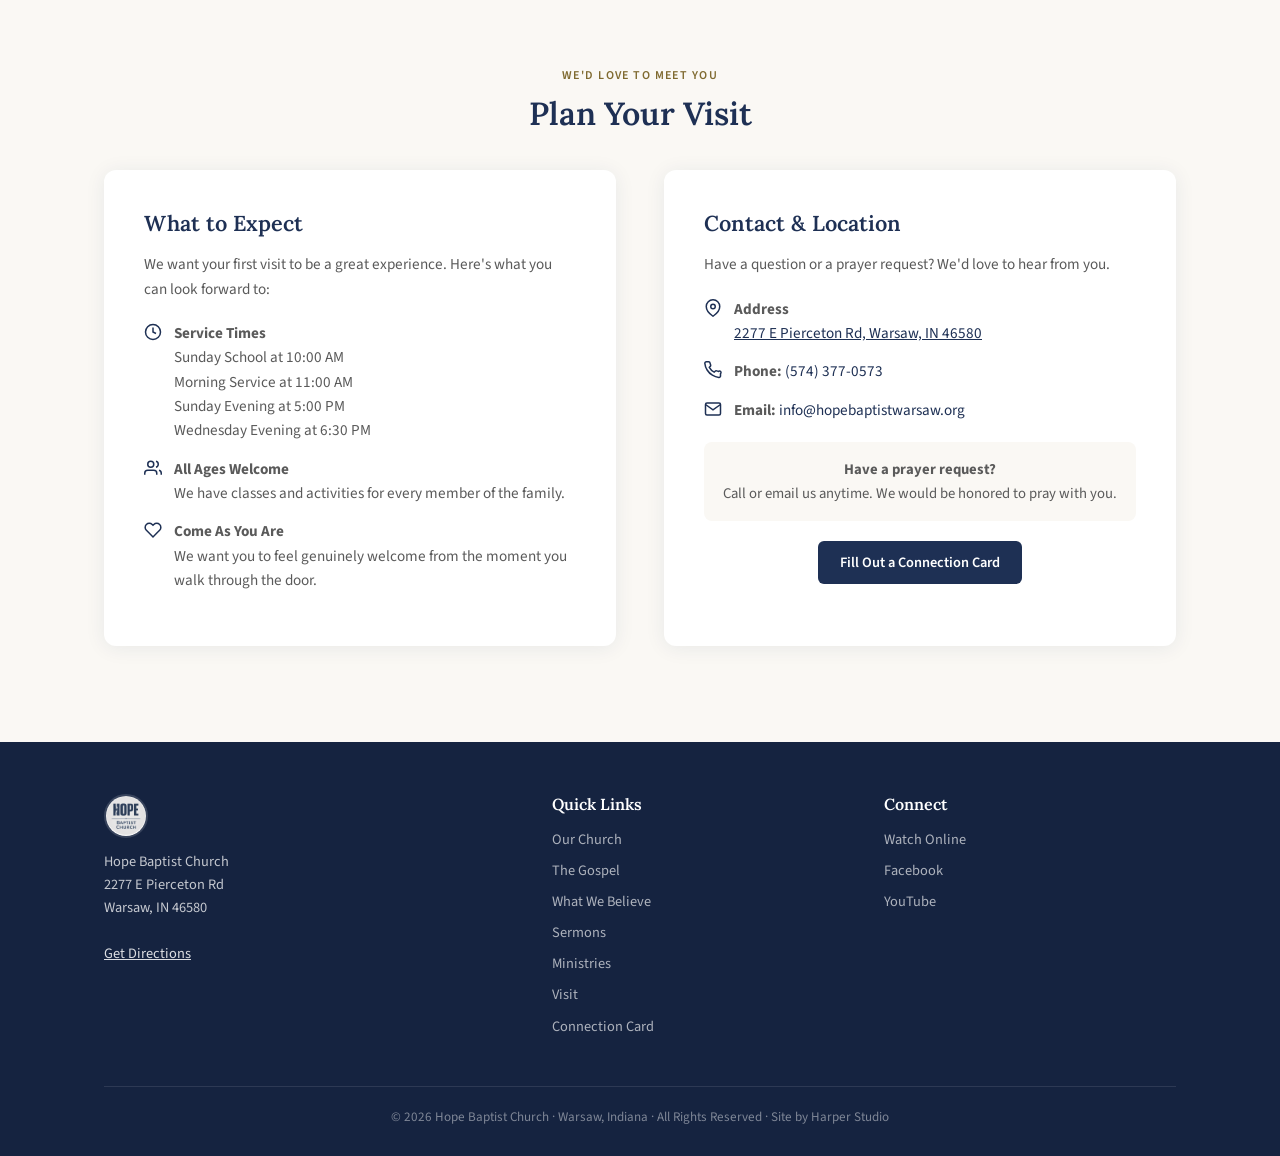
==== commit 95748936: "Make the connection card live on the real Formspree endpoint The page posts to https://formspree.io/" ====
--- a/index.html
+++ b/index.html
@@ -22,7 +22,7 @@
 <meta name="twitter:card" content="summary_large_image">
 <link rel="preconnect" href="https://fonts.googleapis.com">
 <link href="https://fonts.googleapis.com/css2?family=Lora:ital,wght@0,400;0,600;0,700;1,400&family=Source+Sans+3:wght@300;400;500;600;700&display=swap" rel="stylesheet">
-<link rel="stylesheet" href="style.css?v=16">
+<link rel="stylesheet" href="style.css?v=19">
 <script type="application/ld+json">
 {
   "@context": "https://schema.org",
@@ -73,7 +73,7 @@
       <a href="beliefs.html">What We Believe</a>
       <a href="sermons.html">Sermons</a>
       <a href="ministries.html">Ministries</a>
-      <a href="#visit">Visit</a>
+      <a href="connect.html">Connection Card</a>
     </nav>
     <div class="header-ctas">
       <a href="#" class="btn btn-outline btn-sm watch-online">Watch Online</a>
@@ -95,7 +95,7 @@
   <a href="beliefs.html">What We Believe</a>
   <a href="sermons.html">Sermons</a>
   <a href="ministries.html">Ministries</a>
-  <a href="#visit">Visit</a>
+  <a href="connect.html">Connection Card</a>
   <div class="mobile-nav-ctas">
     <a href="#" class="mobile-watch-btn watch-online">Watch Online</a>
   </div>
@@ -352,6 +352,9 @@
  <strong>Have a prayer request?</strong><br>
  Call or email us anytime. We would be honored to pray with you.
  </p>
+ <p style="margin-top: 16px; text-align: center;">
+ <a href="connect.html" class="btn btn-primary">Fill Out a Connection Card</a>
+ </p>
  </div>
  </div>
  </div>
@@ -375,6 +378,7 @@
         <a href="sermons.html">Sermons</a>
         <a href="ministries.html">Ministries</a>
         <a href="#visit">Visit</a>
+        <a href="connect.html">Connection Card</a>
       </div>
       <div class="footer-col">
         <h4>Connect</h4>
@@ -433,6 +437,6 @@
  </div>
 </div>
 
-<script src="main.js?v=9"></script>
+<script src="main.js?v=10"></script>
 </body>
 </html>
--- a/style.css
+++ b/style.css
@@ -751,13 +751,17 @@
    than let it wrap. This is kept separate from the 900px MOBILE block below, which
    restyles the whole page and must not move.
 
-   The threshold tracks the longest nav label. With Visit it is 920. When the
-   Connection Card page goes back into the nav, raise both numbers to 980 and 1120,
-   which is what they were when that longer label shipped. */
-@media (min-width: 921px) and (max-width: 1000px) {
+   The threshold tracks the longest nav label. Connection Card is back in the nav as
+   of 2026-09-24, so these are 980 and 1120. Drop them to 920 and 1000 if the longest
+   label ever shortens back to Visit. */
+/* No lower bound. Pairing `min-width: 981px` with the `max-width: 980px` below left a
+   1px window at exactly 981 where neither matched, so the nav kept the wide 28px gap and
+   its clearance to the Watch Online button fell to 0. Below 981 the nav is display:none,
+   so an unbounded max-width here costs nothing. */
+@media (max-width: 1120px) {
  .main-nav { gap: 20px; }
 }
-@media (max-width: 920px) {
+@media (max-width: 980px) {
  .main-nav { display: none; }
  .mobile-toggle { display: block; }
  .header-ctas { display: none; }
@@ -852,7 +856,10 @@
 /* ── Sermons page (sermons.html) ── namespaced slib- to avoid clashing with
    the homepage .sermon-card. Cards are transparent on the white body, so no
    dark-mode override is needed. */
-.slib-wrap { max-width: 1040px; margin: 0 auto; padding: 64px 24px 80px; }
+/* 1120px to match .container and .header-inner. At 1040 the sermon content sat 40px
+   inset per side from the logo and the Watch Live button, so the page looked narrower
+   than the header framing it. Keep these three in step. */
+.slib-wrap { max-width: 1120px; margin: 0 auto; padding: 64px 24px 80px; }
 .slib-section { margin-bottom: 64px; }
 .slib-section:last-child { margin-bottom: 0; }
 
@@ -868,10 +875,15 @@
 .slib-heading-live::after { background: #c0392b; }
 
 /* Live section (only shown while a service is streaming) */
-.slib-live-section .slib-player { max-width: 860px; margin: 0 auto; box-shadow: var(--shadow-lg); }
+/* Fills the .slib-wrap content column, the same width the sermon grid below uses,
+   so the live player and the card rows share one edge. It used to be capped at
+   860px, which made the live section visibly narrower than the rest of the page. */
+.slib-live-section .slib-player { max-width: none; margin: 0 auto; box-shadow: var(--shadow-lg); }
 
 /* Library grid */
-.slib-grid { display: grid; grid-template-columns: repeat(3, minmax(0, 300px)); justify-content: center; gap: 34px 28px; }
+/* 1fr tracks, not a fixed 300px, so the row spans the full content column and lines
+   up with the live player above it. Fixed tracks left a 36px gutter either side. */
+.slib-grid { display: grid; grid-template-columns: repeat(3, minmax(0, 1fr)); justify-content: center; gap: 34px 28px; }
 .slib-loading { grid-column: 1 / -1; color: var(--text-light); padding: 40px 0; text-align: center; }
 .slib-error { grid-column: 1 / -1; text-align: center; color: var(--text-light); padding: 24px; }
 .slib-error a { color: var(--navy); text-decoration: underline; }
@@ -895,13 +907,15 @@
 .slib-yt-link { color: var(--navy); font-weight: 600; text-decoration: underline; font-size: 0.95rem; }
 
 @media (max-width: 900px) {
-  .slib-wrap { padding: 44px 20px 60px; }
+  /* 24px, not 20px: .header-inner keeps 24px at every width, and a 4px difference
+     left the sermon content a hair outside the header edges on phones. */
+  .slib-wrap { padding: 44px 24px 60px; }
   .slib-section { margin-bottom: 48px; }
   .slib-heading { font-size: 1.6rem; }
-  .slib-grid { grid-template-columns: repeat(2, minmax(0, 320px)); gap: 26px 20px; }
+  .slib-grid { grid-template-columns: repeat(2, minmax(0, 1fr)); gap: 26px 20px; }
 }
 @media (max-width: 560px) {
-  .slib-grid { grid-template-columns: minmax(0, 360px); gap: 24px; }
+  .slib-grid { grid-template-columns: minmax(0, 1fr); gap: 24px; }
 }
 
 /* ── Ministries hub (ministries.html) ── */
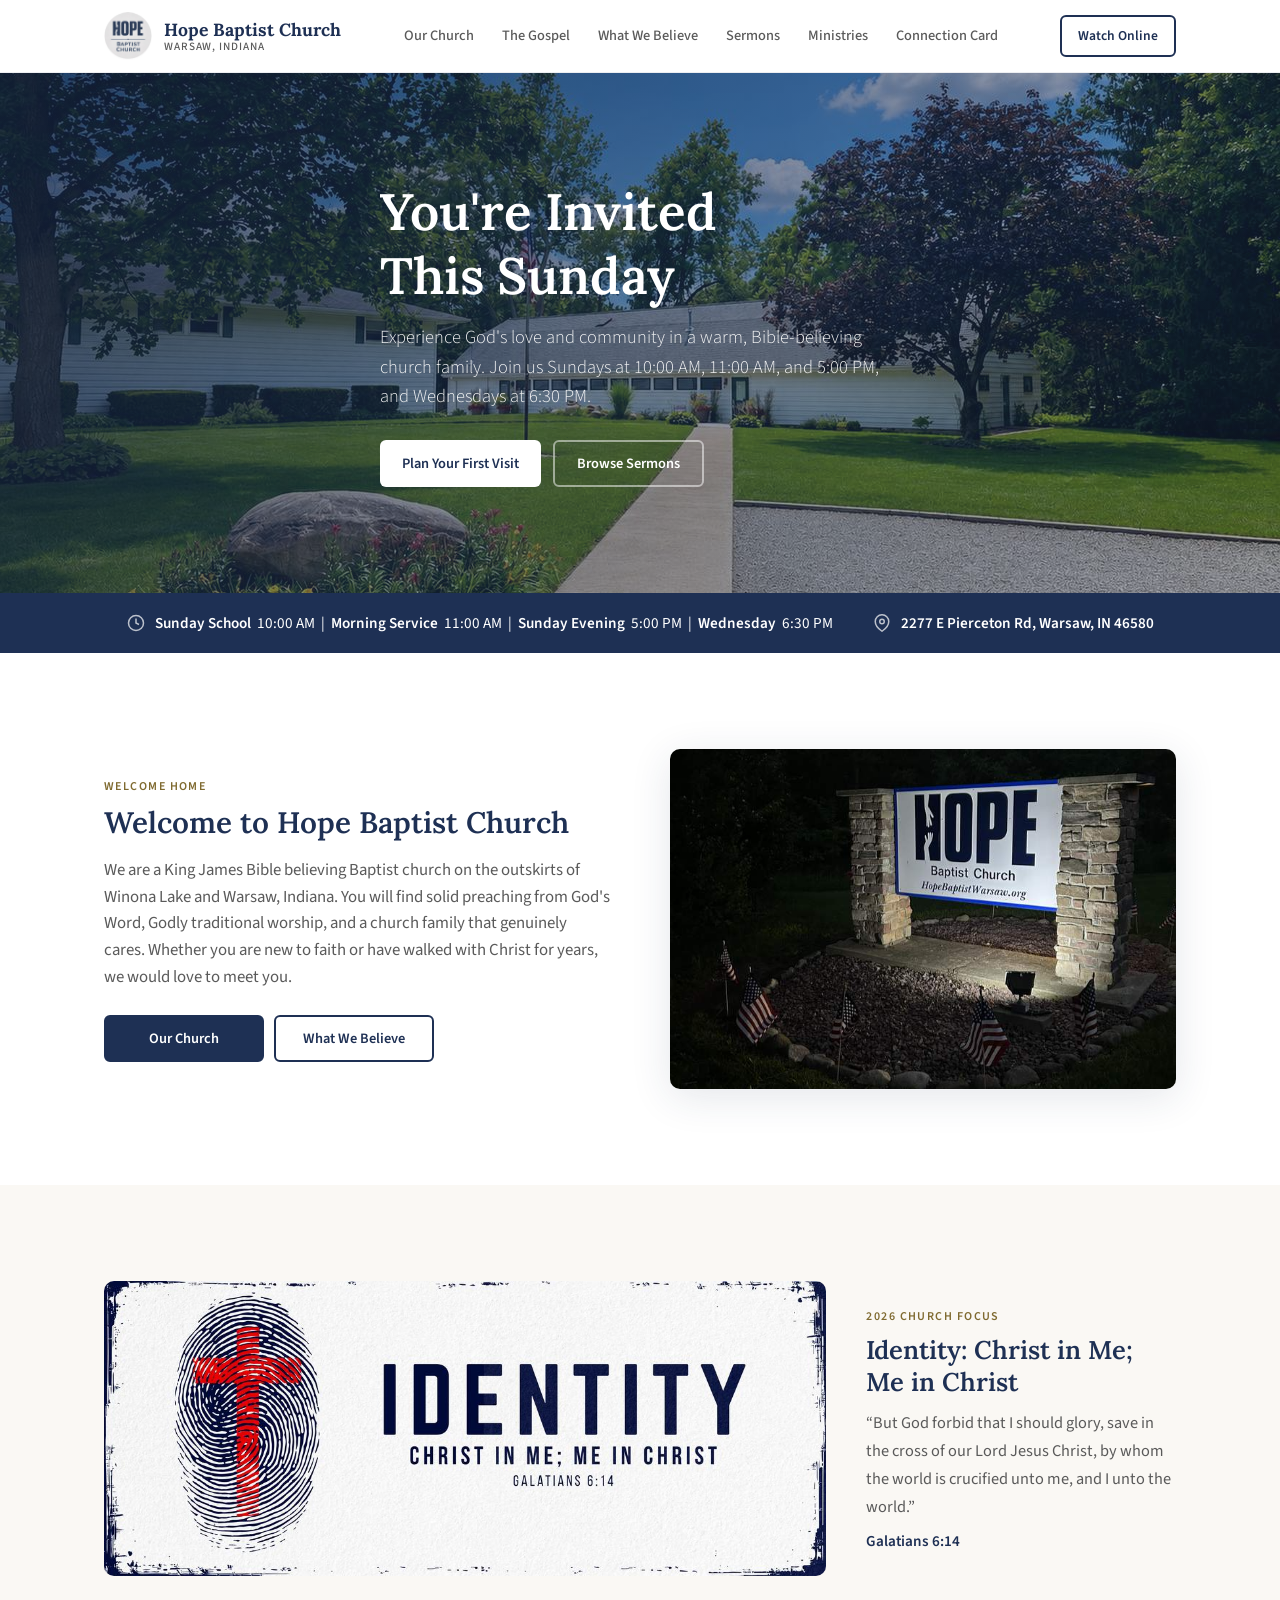
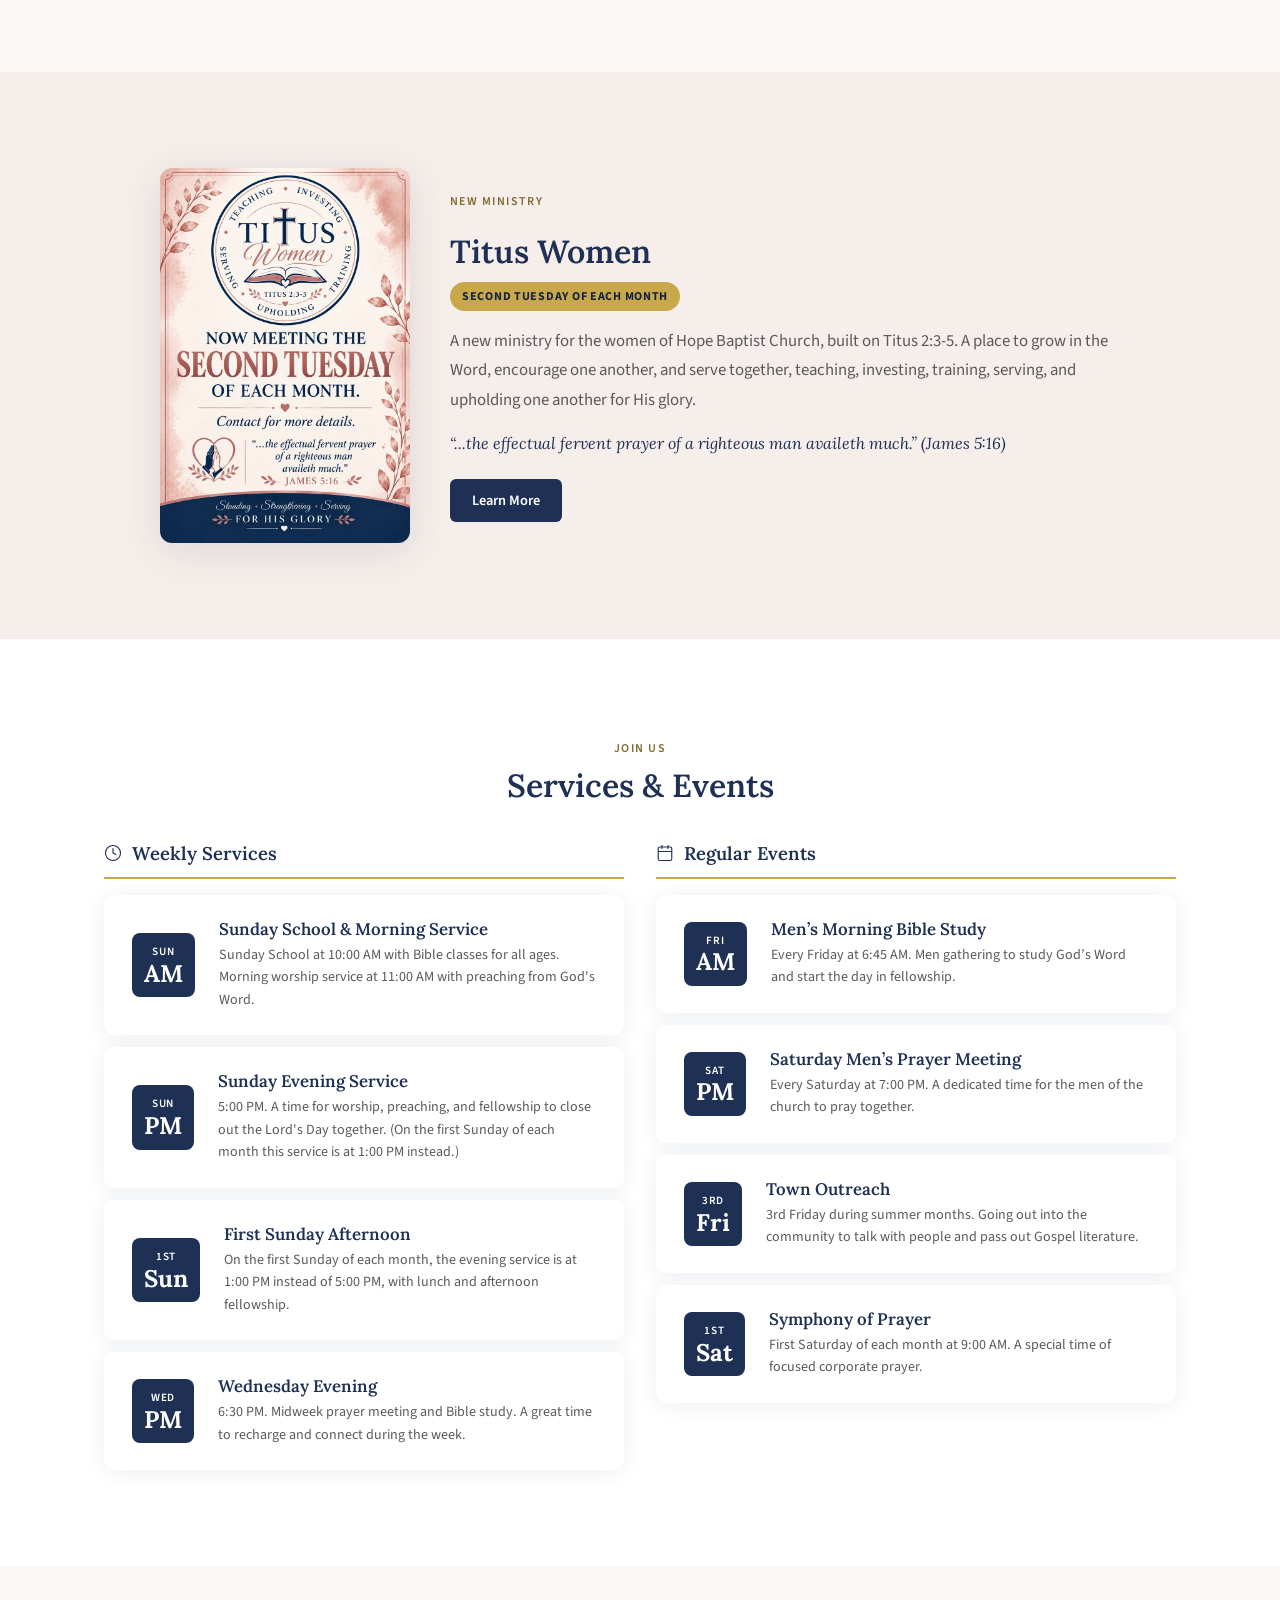
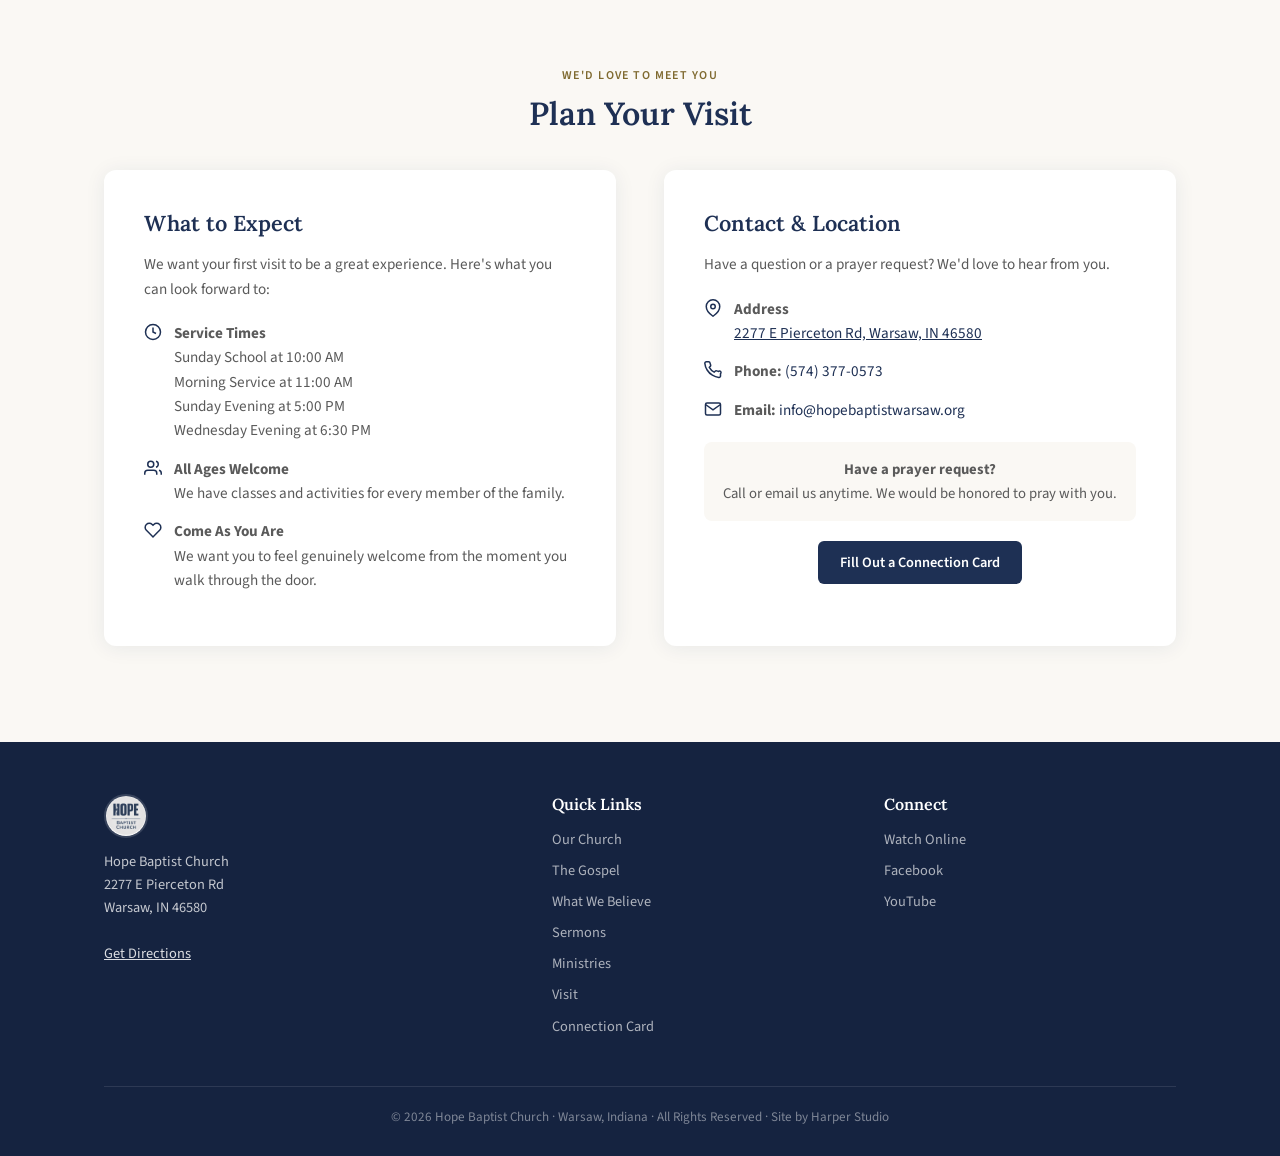
==== commit 4689b655: "Show Titus Women as meeting and move the men's study to Friday Titus Women began on October 13, 2026" ====
--- a/index.html
+++ b/index.html
@@ -22,7 +22,7 @@
 <meta name="twitter:card" content="summary_large_image">
 <link rel="preconnect" href="https://fonts.googleapis.com">
 <link href="https://fonts.googleapis.com/css2?family=Lora:ital,wght@0,400;0,600;0,700;1,400&family=Source+Sans+3:wght@300;400;500;600;700&display=swap" rel="stylesheet">
-<link rel="stylesheet" href="style.css?v=19">
+<link rel="stylesheet" href="style.css?v=20">
 <script type="application/ld+json">
 {
   "@context": "https://schema.org",
@@ -172,12 +172,12 @@
   <div class="container">
     <div class="titus-highlight fade-up">
       <div class="titus-highlight-img">
-        <a href="ministries-women.html"><img src="img/titus-women.jpg" width="800" height="1200" alt="Titus Women ministry, launching October 2026"></a>
+        <a href="ministries-women.html"><img src="img/titus-women-meeting.jpg" width="800" height="1200" alt="Titus Women, now meeting the second Tuesday of each month"></a>
       </div>
       <div class="titus-highlight-text">
         <span class="section-label">New Ministry</span>
         <h2>Titus Women</h2>
-        <span class="min-launch">Launching October 2026</span>
+        <span class="min-launch">Second Tuesday of each month</span>
         <p class="lead" style="margin-top:16px;">A new ministry for the women of Hope Baptist Church, built on Titus 2:3-5. A place to grow in the Word, encourage one another, and serve together, teaching, investing, training, serving, and upholding one another for His glory.</p>
         <p class="titus-highlight-verse">&ldquo;...the effectual fervent prayer of a righteous man availeth much.&rdquo; (James 5:16)</p>
         <a href="ministries-women.html" class="btn btn-primary">Learn More</a>
@@ -249,12 +249,12 @@
  </h3>
  <div class="event-item">
  <div class="event-date">
- <div class="event-date-month">Thu</div>
+ <div class="event-date-month">Fri</div>
  <div class="event-date-day">AM</div>
  </div>
  <div class="event-info">
  <h4>Men&rsquo;s Morning Bible Study</h4>
- <p>Every Thursday at 6:45 AM. Men gathering to study God&rsquo;s Word and start the day in fellowship.</p>
+ <p>Every Friday at 6:45 AM. Men gathering to study God&rsquo;s Word and start the day in fellowship.</p>
  </div>
  </div>
  <div class="event-item">
@@ -437,6 +437,6 @@
  </div>
 </div>
 
-<script src="main.js?v=10"></script>
+<script src="main.js?v=12"></script>
 </body>
 </html>
--- a/style.css
+++ b/style.css
@@ -24,6 +24,7 @@
   .check-item input { accent-color: #1e3054 !important; }
   .form-todo { background-color: #fdf6e3 !important; }
   .form-aside { background-color: #faf8f4 !important; }
+  .form-error { background-color: #fdecea !important; color: #7a1f16 !important; }
   /* Meant to stay dark. See gotcha 1: the overrides above use !important. */
   .belief-group-title { background-color: #1e3054 !important; color: #ffffff !important; }
 }
@@ -295,6 +296,17 @@
  background: rgba(30,48,84,0.09); padding: 1px 6px; border-radius: 4px;
  font-family: ui-monospace, Menlo, Consolas, monospace; font-size: 0.88em;
 }
+
+/* In-place submit (main.js). Error sits above the submit button; the thanks panel
+   replaces the whole form card once Formspree accepts the submission. */
+.form-error {
+ background: #fdecea; border-left: 4px solid #c0392b; color: #7a1f16;
+ padding: 12px 16px; border-radius: 8px; margin: 0 0 16px; font-size: 0.92rem;
+}
+.form-thanks { text-align: center; }
+.form-thanks p { color: var(--text-light); margin-top: 10px; }
+.form-thanks a { color: var(--navy); font-weight: 600; text-decoration: underline; }
+.form-thanks:focus { outline: none; }
 
 .form-privacy { font-size: 0.88rem; color: var(--text-light); margin-top: 18px; }
 .form-aside {
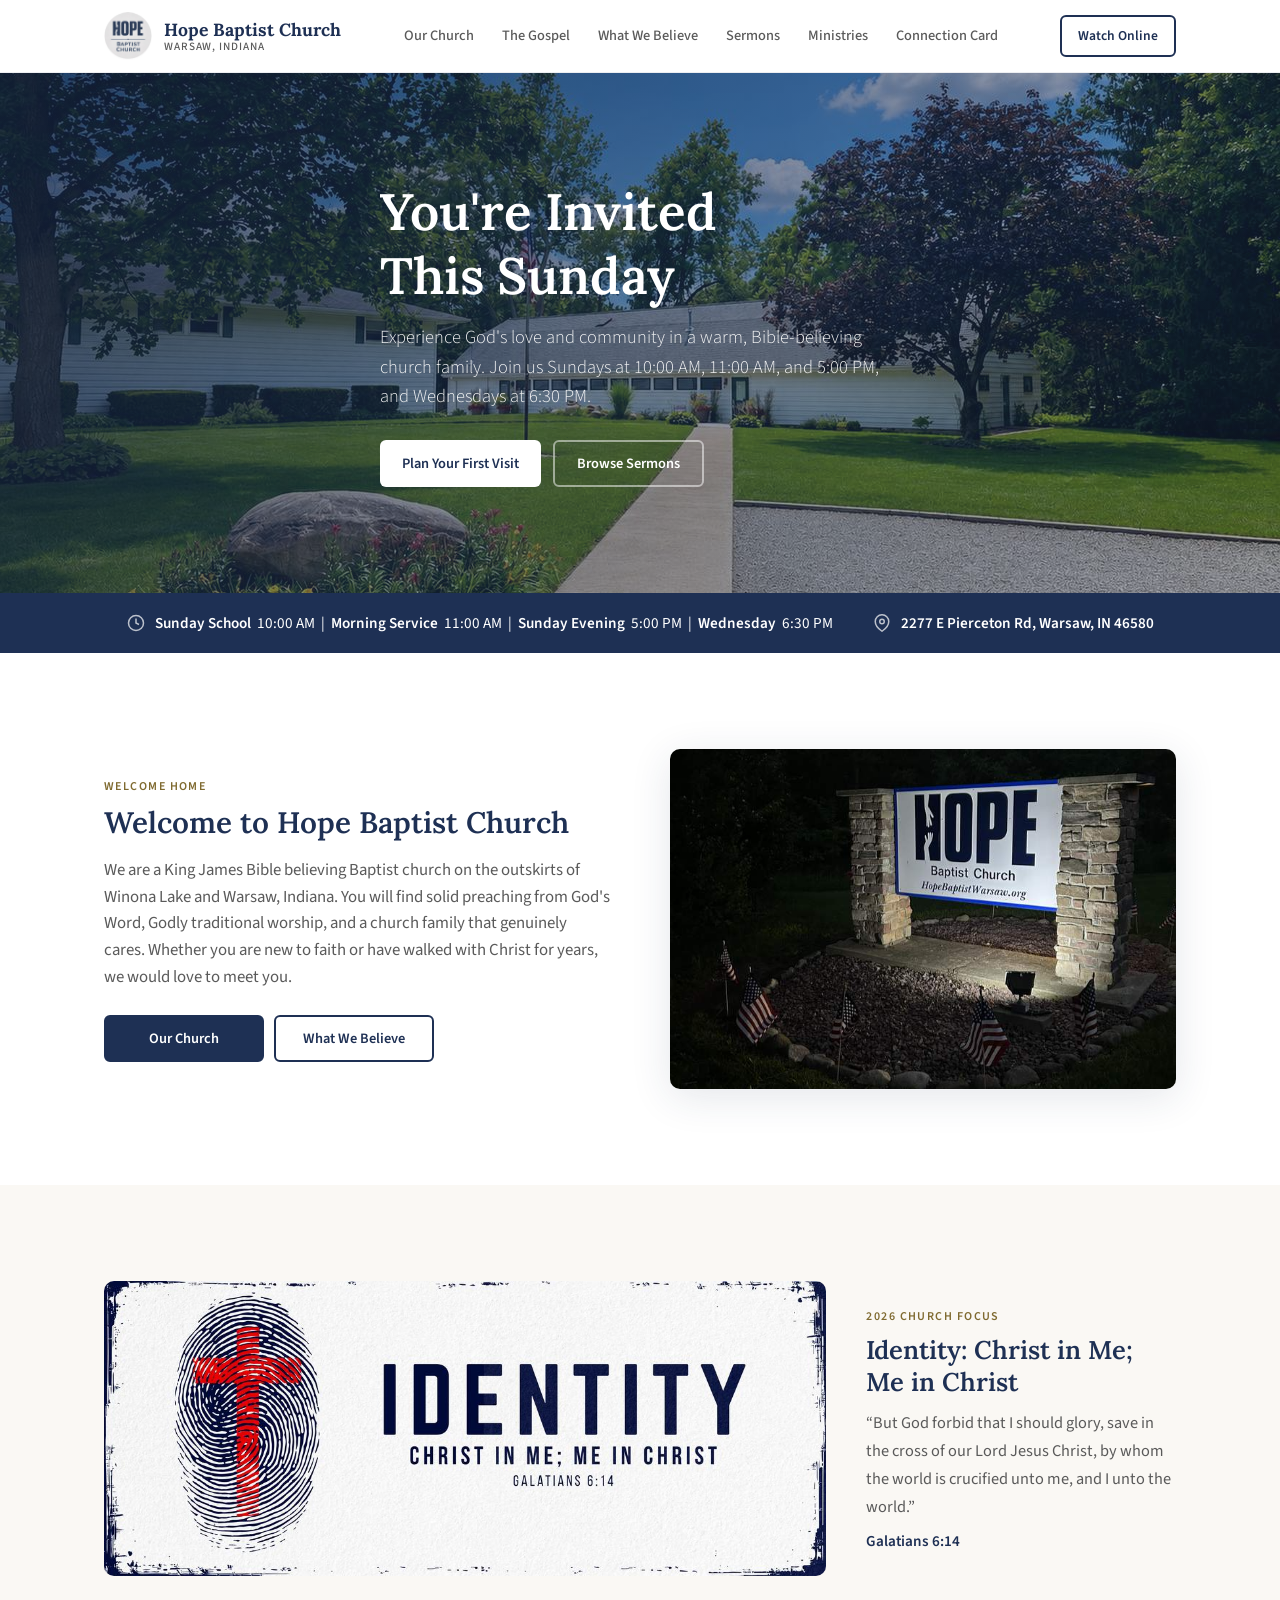
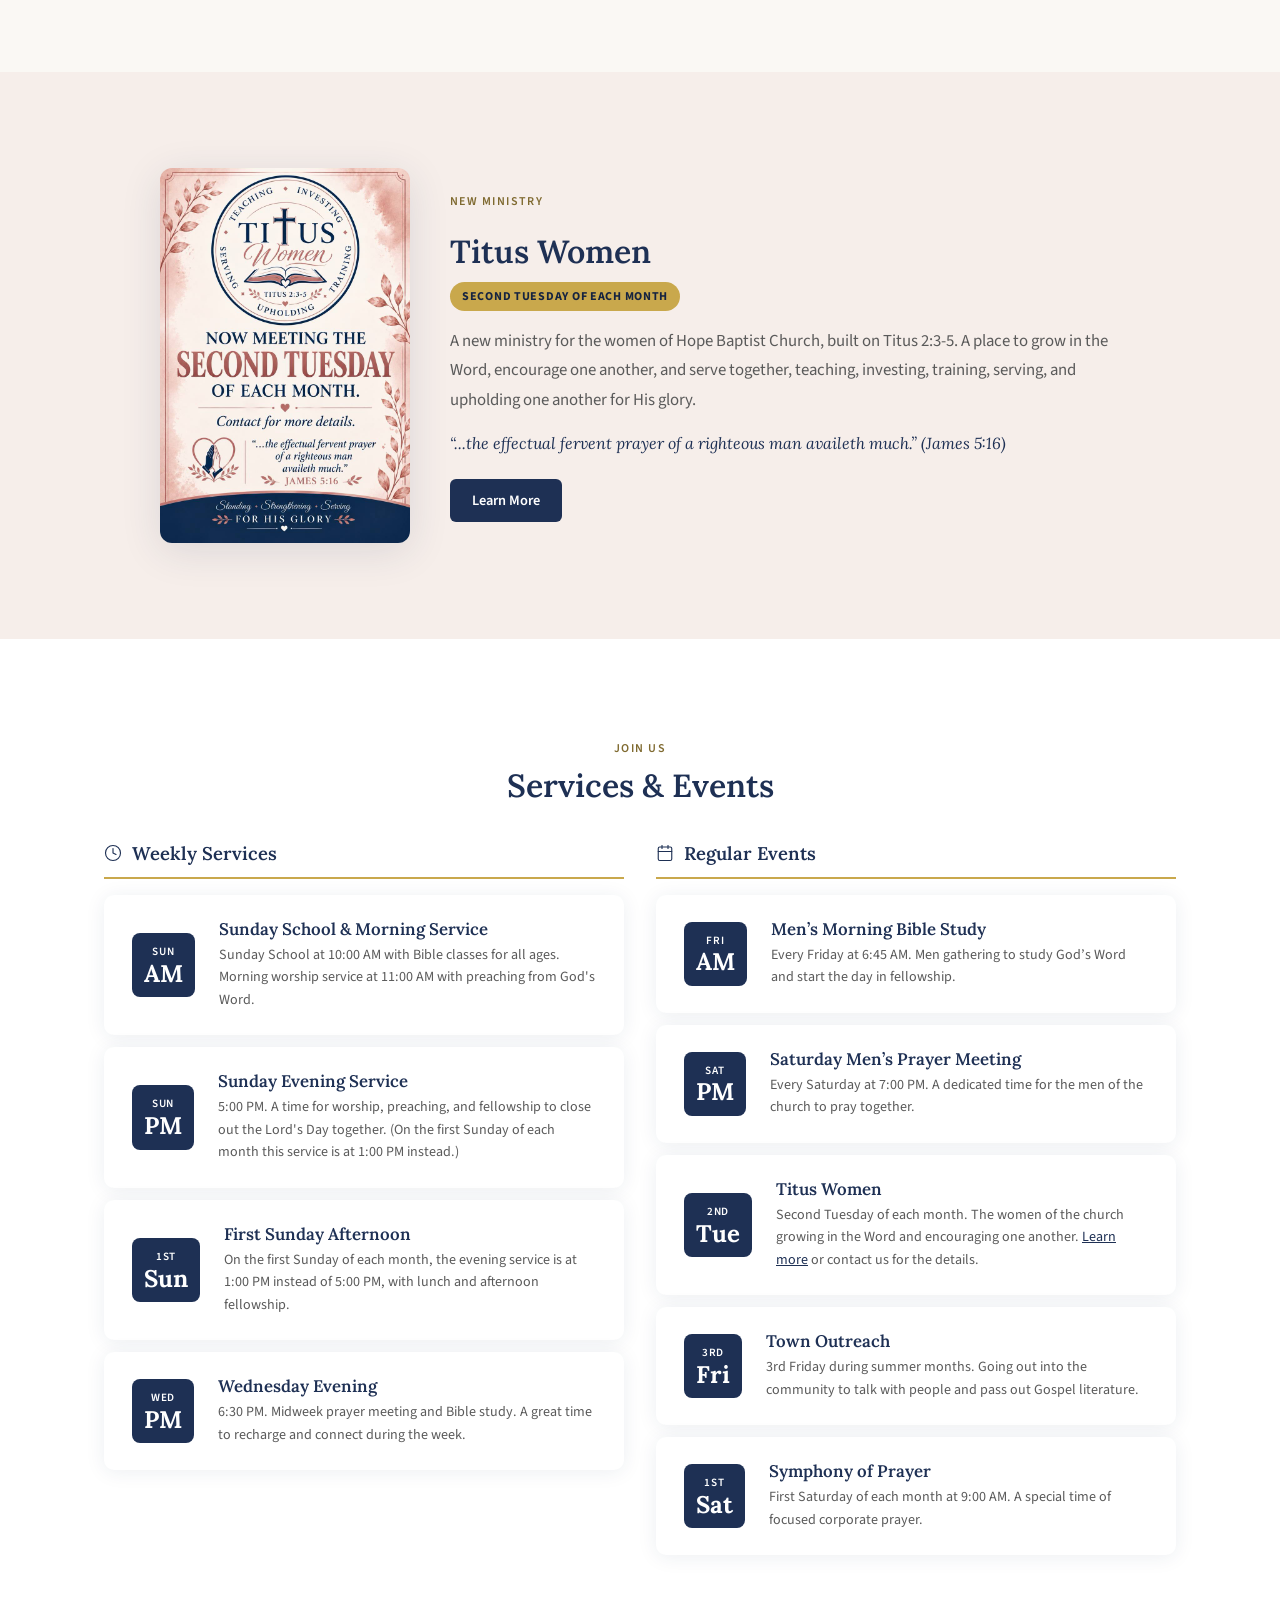
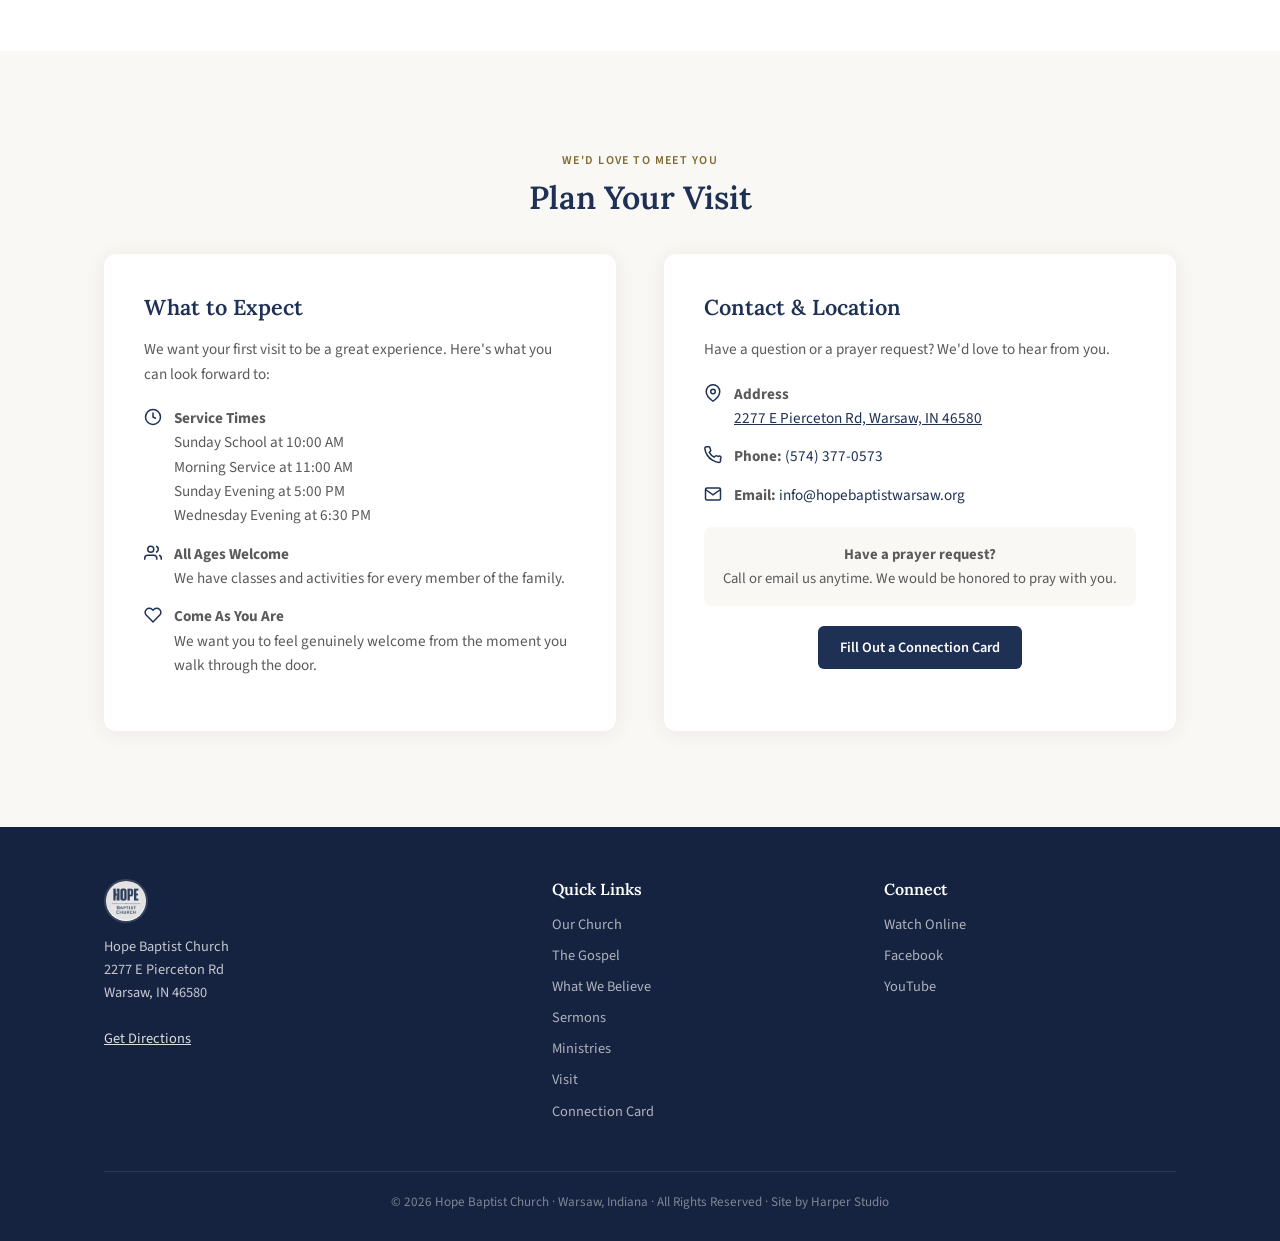
==== commit b5ad78aa: "List Titus Women in the events and enlarge the pastor photo Titus Women joins Services & Events as a" ====
--- a/index.html
+++ b/index.html
@@ -22,7 +22,7 @@
 <meta name="twitter:card" content="summary_large_image">
 <link rel="preconnect" href="https://fonts.googleapis.com">
 <link href="https://fonts.googleapis.com/css2?family=Lora:ital,wght@0,400;0,600;0,700;1,400&family=Source+Sans+3:wght@300;400;500;600;700&display=swap" rel="stylesheet">
-<link rel="stylesheet" href="style.css?v=20">
+<link rel="stylesheet" href="style.css?v=21">
 <script type="application/ld+json">
 {
   "@context": "https://schema.org",
@@ -269,6 +269,16 @@
  </div>
  <div class="event-item">
  <div class="event-date">
+ <div class="event-date-month">2nd</div>
+ <div class="event-date-day">Tue</div>
+ </div>
+ <div class="event-info">
+ <h4>Titus Women</h4>
+ <p>Second Tuesday of each month. The women of the church growing in the Word and encouraging one another. <a href="ministries-women.html" style="color:var(--navy);text-decoration:underline;">Learn more</a> or contact us for the details.</p>
+ </div>
+ </div>
+ <div class="event-item">
+ <div class="event-date">
  <div class="event-date-month">3rd</div>
  <div class="event-date-day">Fri</div>
  </div>
--- a/style.css
+++ b/style.css
@@ -221,9 +221,11 @@
 /* ─── PASTOR ─── */
 .pastor-grid {
  display: grid; grid-template-columns: auto 1fr; gap: 48px; align-items: center;
- max-width: 820px; margin: 0 auto;
-}
-.pastor-photo { width: 280px; flex-shrink: 0; }
+ max-width: 920px; margin: 0 auto;
+}
+/* 360px (was 280) at the church's request, 2026-10-22. The grid widened from 820 to
+   920 so the text column keeps about the width it had. The source is 500px wide. */
+.pastor-photo { width: 360px; flex-shrink: 0; }
 .pastor-photo img {
  width: 100%; border-radius: 10px;
  box-shadow: var(--shadow-lg); object-fit: cover;
@@ -785,7 +787,7 @@
  .mobile-toggle { display: block; }
  .header-ctas { display: none; }
  .welcome-grid, .visit-grid, .pastor-grid, .sermon-card, .footer-grid { grid-template-columns: 1fr; }
- .pastor-photo { width: 100%; max-width: 320px; margin: 0 auto; }
+ .pastor-photo { width: 100%; max-width: 380px; margin: 0 auto; }
  .sermon-card-image { min-height: 180px; }
  .hero { min-height: 420px; }
  .hero-content { padding: 60px 24px; }
